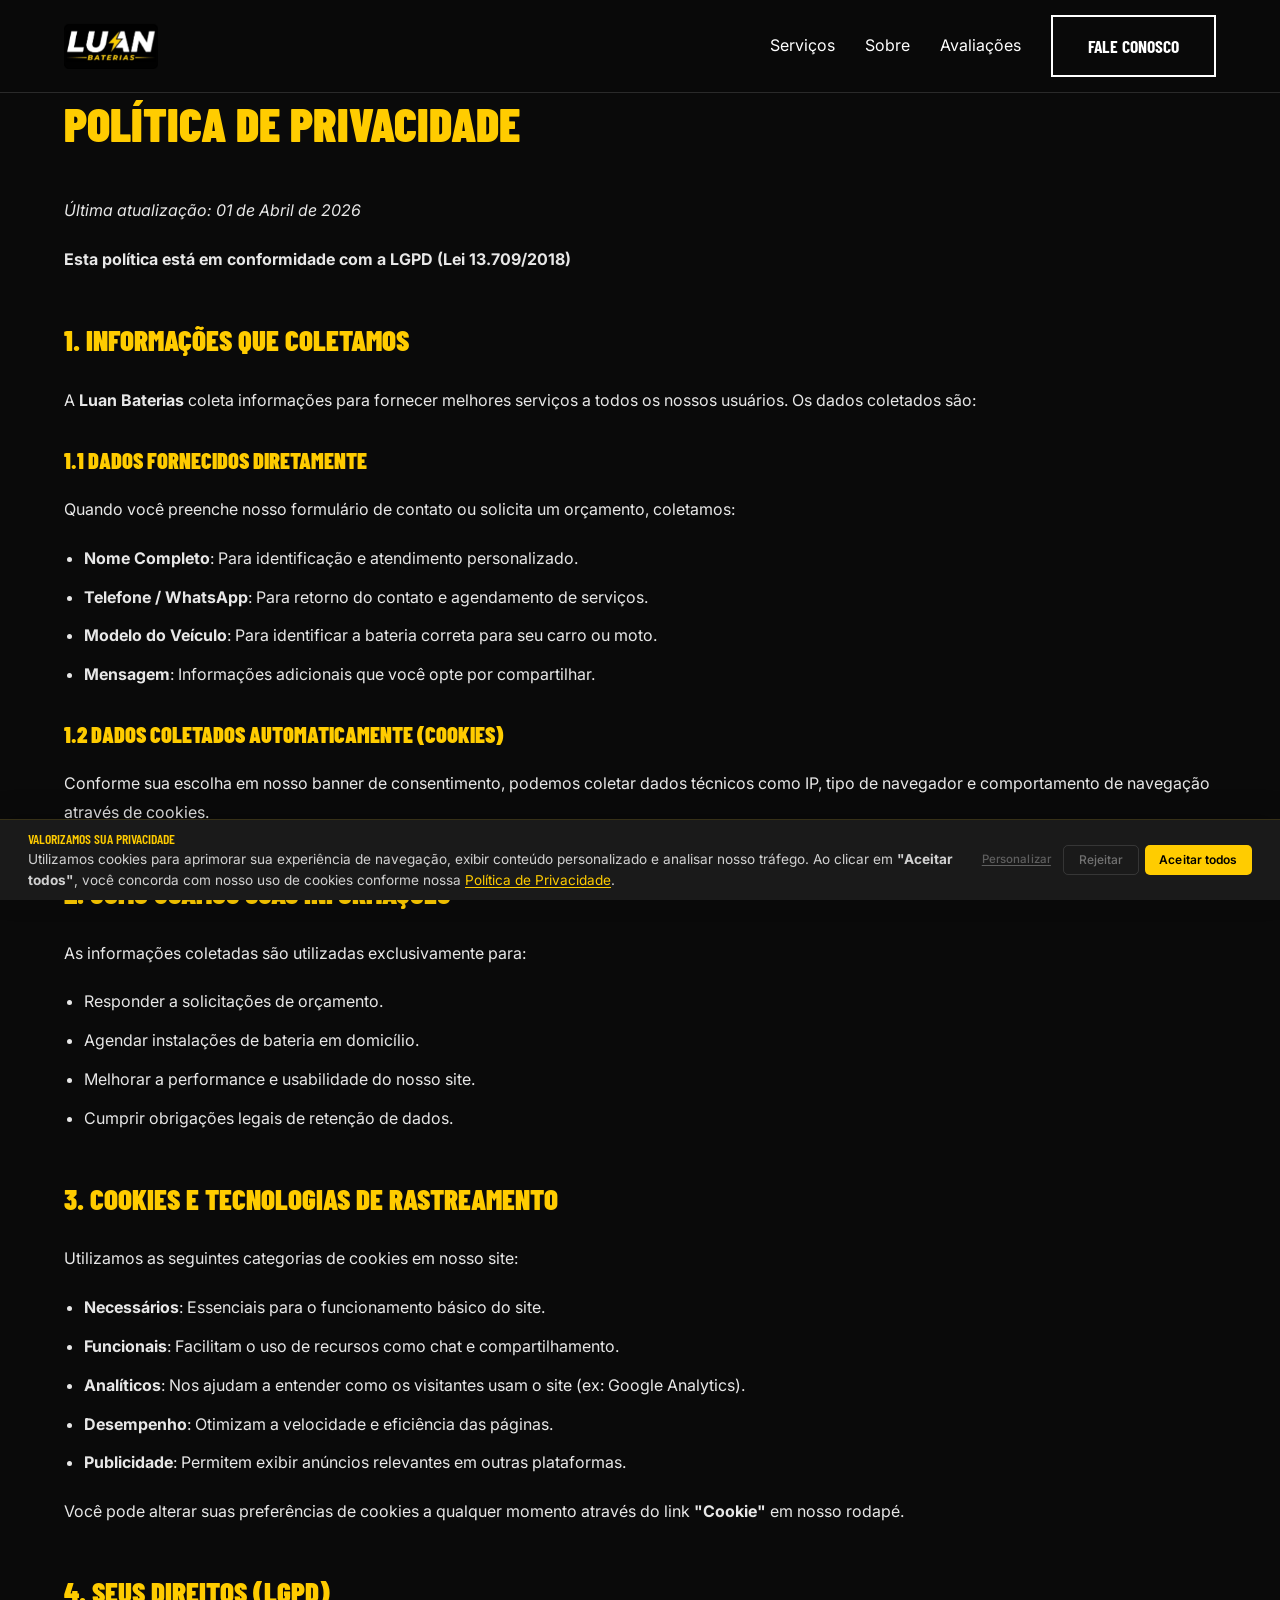
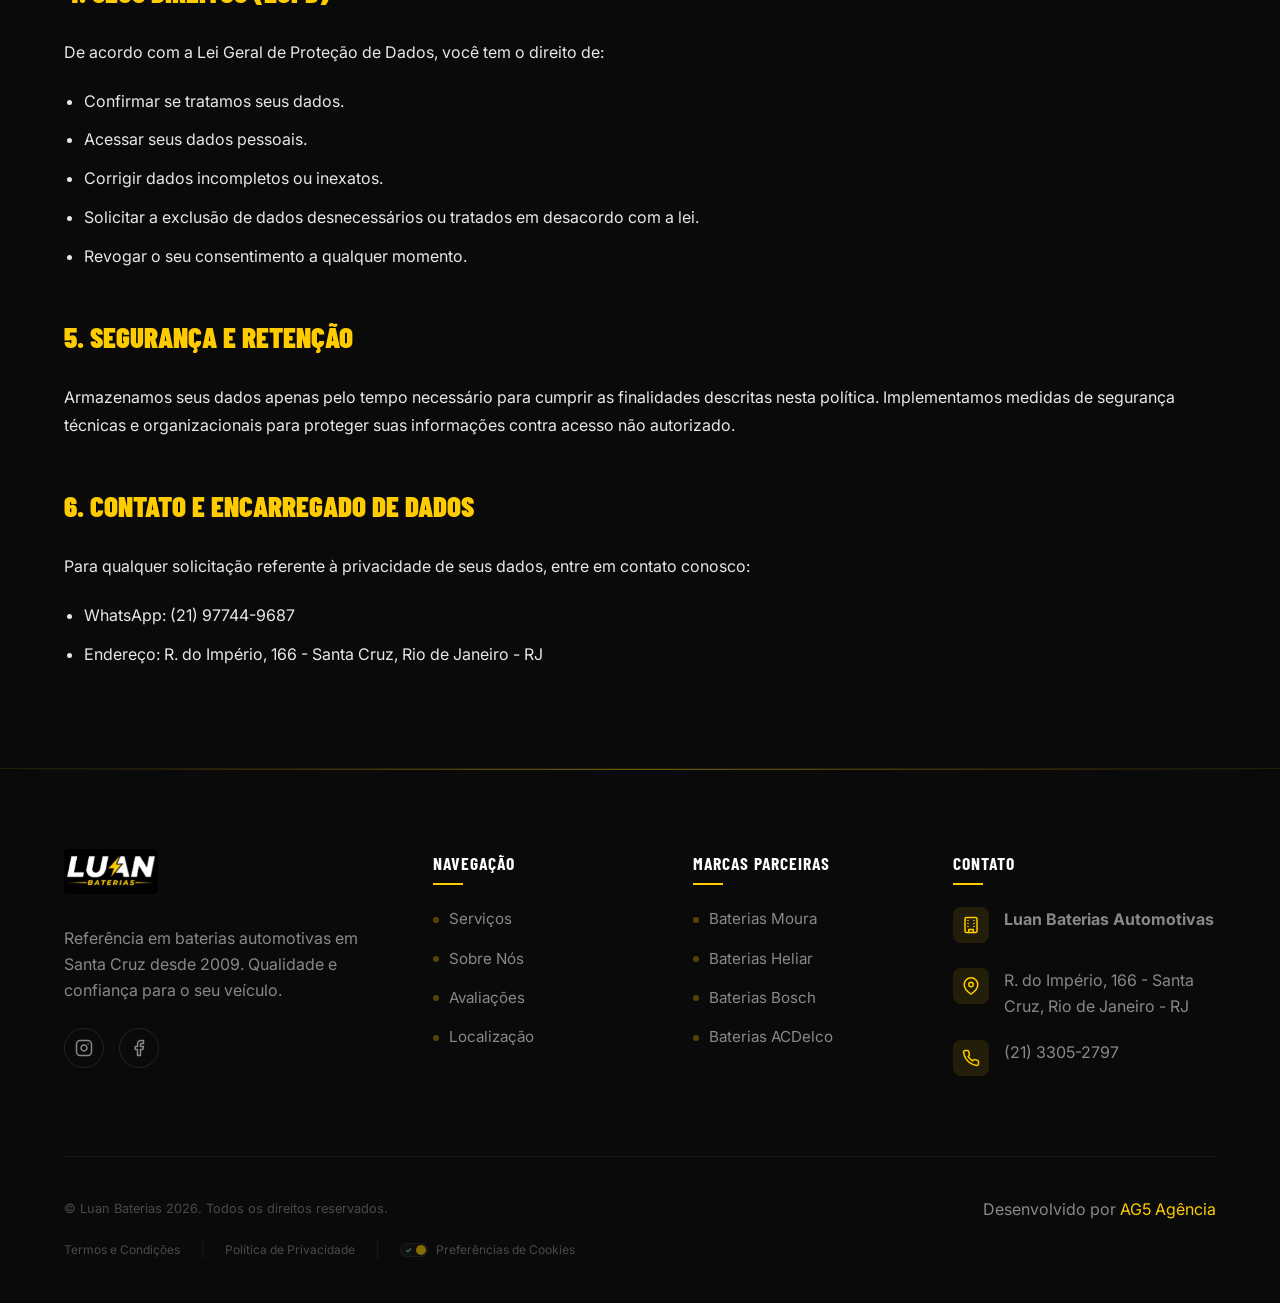
==== politica-de-privacidade.html @ 5542a992 "fix: ajustes" ====
<!DOCTYPE html>
<html lang="pt-BR">
<head>
    <meta charset="UTF-8">
    <meta name="viewport" content="width=device-width, initial-scale=1.0">
    <title>Política de Privacidade - Luan Baterias</title>
    <link rel="preconnect" href="https://fonts.googleapis.com">
    <link rel="preconnect" href="https://fonts.gstatic.com" crossorigin>
    <link href="https://fonts.googleapis.com/css2?family=Barlow+Condensed:wght@700;900&family=Inter:wght@400;500&display=swap" rel="stylesheet">
    <link rel="stylesheet" href="style.css">
    <link rel="stylesheet" href="cookie-banner.css">
    <link rel="icon" type="image/x-icon" href="assests/icon-luan-baterias-loja-de-baterias-santa-cruz-rj.webp.ico">
    <style>
        .legal-content {
            padding: 80px 0;
            line-height: 1.8;
            color: var(--text-primary);
        }
        .legal-content h1 {
            color: var(--accent);
            margin-bottom: 30px;
            font-size: 3rem;
        }
        .legal-content h2 {
            color: var(--accent);
            margin-top: 40px;
            margin-bottom: 20px;
            font-size: 1.8rem;
        }
        .legal-content h3 {
            color: var(--accent);
            margin-top: 25px;
            margin-bottom: 15px;
            font-size: 1.4rem;
        }
        .legal-content p {
            margin-bottom: 20px;
            opacity: 0.9;
        }
        .legal-content ul {
            margin-bottom: 20px;
            padding-left: 20px;
            list-style: disc;
        }
        .legal-content li {
            margin-bottom: 10px;
            opacity: 0.9;
        }
    </style>
</head>
<body>
    <nav id="navbar" class="navbar scrolled">
        <div class="container nav-container">
            <a href="index.html" class="logo" style="opacity: 1;">
                <img src="assests/logo-luan-baterias-loja-de-baterias-santa-cruz-rj.webp" alt="Luan Baterias" class="logo-img">
            </a>
            <ul class="nav-links">
                <li><a href="index.html#servicos">Serviços</a></li>
                <li><a href="index.html#sobre">Sobre</a></li>
                <li><a href="index.html#depoimentos">Avaliações</a></li>
                <li><a href="index.html#contato" class="btn btn-outline">Fale Conosco</a></li>
            </ul>
        </div>
    </nav>

    <main class="legal-content">
        <div class="container">
            <h1>Política de Privacidade</h1>
            <p><em>Última atualização: 01 de Abril de 2026</em></p>
            <p><strong>Esta política está em conformidade com a LGPD (Lei 13.709/2018)</strong></p>

            <section>
                <h2>1. Informações que Coletamos</h2>
                <p>A <strong>Luan Baterias</strong> coleta informações para fornecer melhores serviços a todos os nossos usuários. Os dados coletados são:</p>
                
                <h3>1.1 Dados Fornecidos Diretamente</h3>
                <p>Quando você preenche nosso formulário de contato ou solicita um orçamento, coletamos:</p>
                <ul>
                    <li><strong>Nome Completo</strong>: Para identificação e atendimento personalizado.</li>
                    <li><strong>Telefone / WhatsApp</strong>: Para retorno do contato e agendamento de serviços.</li>
                    <li><strong>Modelo do Veículo</strong>: Para identificar a bateria correta para seu carro ou moto.</li>
                    <li><strong>Mensagem</strong>: Informações adicionais que você opte por compartilhar.</li>
                </ul>

                <h3>1.2 Dados Coletados Automaticamente (Cookies)</h3>
                <p>Conforme sua escolha em nosso banner de consentimento, podemos coletar dados técnicos como IP, tipo de navegador e comportamento de navegação através de cookies.</p>
            </section>

            <section>
                <h2>2. Como Usamos Suas Informações</h2>
                <p>As informações coletadas são utilizadas exclusivamente para:</p>
                <ul>
                    <li>Responder a solicitações de orçamento.</li>
                    <li>Agendar instalações de bateria em domicílio.</li>
                    <li>Melhorar a performance e usabilidade do nosso site.</li>
                    <li>Cumprir obrigações legais de retenção de dados.</li>
                </ul>
            </section>

            <section>
                <h2>3. Cookies e Tecnologias de Rastreamento</h2>
                <p>Utilizamos as seguintes categorias de cookies em nosso site:</p>
                <ul>
                    <li><strong>Necessários</strong>: Essenciais para o funcionamento básico do site.</li>
                    <li><strong>Funcionais</strong>: Facilitam o uso de recursos como chat e compartilhamento.</li>
                    <li><strong>Analíticos</strong>: Nos ajudam a entender como os visitantes usam o site (ex: Google Analytics).</li>
                    <li><strong>Desempenho</strong>: Otimizam a velocidade e eficiência das páginas.</li>
                    <li><strong>Publicidade</strong>: Permitem exibir anúncios relevantes em outras plataformas.</li>
                </ul>
                <p>Você pode alterar suas preferências de cookies a qualquer momento através do link <strong>"Cookie"</strong> em nosso rodapé.</p>
            </section>

            <section>
                <h2>4. Seus Direitos (LGPD)</h2>
                <p>De acordo com a Lei Geral de Proteção de Dados, você tem o direito de:</p>
                <ul>
                    <li>Confirmar se tratamos seus dados.</li>
                    <li>Acessar seus dados pessoais.</li>
                    <li>Corrigir dados incompletos ou inexatos.</li>
                    <li>Solicitar a exclusão de dados desnecessários ou tratados em desacordo com a lei.</li>
                    <li>Revogar o seu consentimento a qualquer momento.</li>
                </ul>
            </section>

            <section>
                <h2>5. Segurança e Retenção</h2>
                <p>Armazenamos seus dados apenas pelo tempo necessário para cumprir as finalidades descritas nesta política. Implementamos medidas de segurança técnicas e organizacionais para proteger suas informações contra acesso não autorizado.</p>
            </section>

            <section>
                <h2>6. Contato e Encarregado de Dados</h2>
                <p>Para qualquer solicitação referente à privacidade de seus dados, entre em contato conosco:</p>
                <ul>
                    <li>WhatsApp: (21) 97744-9687</li>
                    <li>Endereço: R. do Império, 166 - Santa Cruz, Rio de Janeiro - RJ</li>
                </ul>
            </section>
        </div>
    </main>

    <footer class="footer">
        <div class="footer-decoration"></div>
        <div class="container">
            <div class="footer-grid">
                <!-- Coluna 1: Marca -->
                <div class="footer-col">
                    <a href="index.html" class="logo">
                        <img src="assests/logo-luan-baterias-loja-de-baterias-santa-cruz-rj.webp" alt="Luan Baterias" class="logo-img">
                    </a>
                    <p class="mt-2">Referência em baterias automotivas em Santa Cruz desde 2009. Qualidade e confiança para o seu veículo.</p>
                    <div class="social-links">
                        <a href="https://www.instagram.com/luanbateriasoficial" target="_blank" class="social-icon" aria-label="Instagram">
                            <svg width="18" height="18" viewBox="0 0 24 24" fill="none" stroke="currentColor" stroke-width="2" stroke-linecap="round" stroke-linejoin="round"><rect x="2" y="2" width="20" height="20" rx="5" ry="5"></rect><path d="M16 11.37A4 4 0 1 1 12.63 8 4 4 0 0 1 16 11.37z"></path><line x1="17.5" y1="6.5" x2="17.51" y2="6.5"></line></svg>
                        </a>
                        <a href="https://www.facebook.com/luanbaterias/" target="_blank" class="social-icon" aria-label="Facebook">
                            <svg width="18" height="18" viewBox="0 0 24 24" fill="none" stroke="currentColor" stroke-width="2" stroke-linecap="round" stroke-linejoin="round"><path d="M18 2h-3a5 5 0 0 0-5 5v3H7v4h3v8h4v-8h3l1-4h-4V7a1 1 0 0 1 1-1h3z"></path></svg>
                        </a>
                    </div>
                </div>

                <!-- Coluna 2: Navegação -->
                <div class="footer-col">
                    <h4>Navegação</h4>
                    <ul>
                        <li><a href="index.html#servicos"><span class="bullet"></span>Serviços</a></li>
                        <li><a href="index.html#sobre"><span class="bullet"></span>Sobre Nós</a></li>
                        <li><a href="index.html#depoimentos"><span class="bullet"></span>Avaliações</a></li>
                        <li><a href="index.html#localizacao"><span class="bullet"></span>Localização</a></li>
                    </ul>
                </div>

                <!-- Coluna 3: Marcas -->
                <div class="footer-col">
                    <h4>Marcas Parceiras</h4>
                    <ul>
                        <li><a href="index.html#servicos"><span class="bullet"></span>Baterias Moura</a></li>
                        <li><a href="index.html#servicos"><span class="bullet"></span>Baterias Heliar</a></li>
                        <li><a href="index.html#servicos"><span class="bullet"></span>Baterias Bosch</a></li>
                        <li><a href="index.html#servicos"><span class="bullet"></span>Baterias ACDelco</a></li>
                    </ul>
                </div>

                <!-- Coluna 4: Contato -->
                <div class="footer-col" id="contato">
                    <h4>Contato</h4>
                    <a href="https://share.google/OOYFqgg1kymTTtg96" target="_blank" class="footer-contact-item" style="margin-bottom: 25px; text-decoration: none;">
                        <div class="footer-contact-icon">
                            <svg width="18" height="18" viewBox="0 0 24 24" fill="none" stroke="currentColor" stroke-width="2" stroke-linecap="round" stroke-linejoin="round"><rect x="4" y="2" width="16" height="20" rx="2" ry="2"></rect><path d="M9 22v-4h6v4"></path><path d="M8 6h.01"></path><path d="M16 6h.01"></path><path d="M8 10h.01"></path><path d="M16 10h.01"></path><path d="M8 14h.01"></path><path d="M16 14h.01"></path></svg>
                        </div>
                        <p class="text-white" style="font-weight: 700; font-size: 1rem;">Luan Baterias Automotivas</p>
                    </a>
                    <a href="https://www.google.com/maps?sca_esv=3468db4eb512e84b&output=search&q=luan+baterias+santa+cruz&source=lnms&fbs=[base64]&entry=mc&ved=1t:200715&ictx=111" target="_blank" class="footer-contact-item">
                        <div class="footer-contact-icon">
                            <svg width="18" height="18" viewBox="0 0 24 24" fill="none" stroke="currentColor" stroke-width="2" stroke-linecap="round" stroke-linejoin="round"><path d="M21 10c0 7-9 13-9 13s-9-6-9-13a9 9 0 0 1 18 0z"></path><circle cx="12" cy="10" r="3"></circle></svg>
                        </div>
                        <p class="text-sm">R. do Império, 166 - Santa Cruz, Rio de Janeiro - RJ</p>
                    </a>
                    <a href="tel:2133052797" class="footer-contact-item">
                        <div class="footer-contact-icon">
                            <svg width="18" height="18" viewBox="0 0 24 24" fill="none" stroke="currentColor" stroke-width="2" stroke-linecap="round" stroke-linejoin="round"><path d="M22 16.92v3a2 2 0 0 1-2.18 2 19.79 19.79 0 0 1-8.63-3.07 19.5 19.5 0 0 1-6-6 19.79 19.79 0 0 1-3.07-8.67A2 2 0 0 1 4.11 2h3a2 2 0 0 1 2 1.72 12.84 12.84 0 0 0 .7 2.81 2 2 0 0 1-.45 2.11L8.09 9.91a16 16 0 0 0 6 6l1.27-1.27a2 2 0 0 1 2.11-.45 12.84 12.84 0 0 0 2.81.7A2 2 0 0 1 22 16.92z"></path></svg>
                        </div>
                        <p class="text-sm">(21) 3305-2797</p>
                    </a>
                </div>
            </div>

            <div class="footer-bottom">
                <div class="footer-credits-row">
                    <div class="footer-copyright">
                        <p>&copy; Luan Baterias 2026. Todos os direitos reservados.</p>
                    </div>
                    <p class="text-sm">Desenvolvido por <a href="https://www.ag5agencia.com.br" target="_blank" class="text-accent font-bold">AG5 Agência</a></p>
                </div>
                
                <div class="footer-legal-links">
                    <a href="termos-e-condicoes.html" class="footer-legal-link">Termos e Condições</a>
                    <span style="opacity: 0.1;">|</span>
                    <a href="politica-de-privacidade.html" class="footer-legal-link">Política de Privacidade</a>
                    <span style="opacity: 0.1;">|</span>
                    <a href="#" id="ck-prefs-link" class="footer-legal-link" style="display:inline-flex; align-items:center; gap:8px;">
                        <span style="display:inline-flex; align-items:center; width:28px; height:14px; background:rgba(255,255,255,0.05); border-radius:10px; padding:2px; border:1px solid rgba(255,255,255,0.1); position:relative; font-size:8px; font-weight:bold;">
                            <span style="color:#86EFAC; margin-left:2px;">✓</span>
                            <span style="color:#FCA5A5; margin-left:auto; margin-right:2px;">✕</span>
                            <span style="position:absolute; left:15px; width:10px; height:10px; background:var(--accent); border-radius:50%; box-shadow:0 0 5px rgba(0,0,0,0.3);"></span>
                        </span>
                        Preferências de Cookies
                    </a>
                </div>
            </div>
        </div>
    </footer>

    <!-- ========== COOKIE BANNER UNIVERSAL (AG5) ========== -->
    <div id="ck-banner" class="ck-banner" role="dialog" aria-modal="true" aria-label="Aviso de cookies" aria-live="polite" aria-hidden="true">
        <div class="ck-banner__inner">
            <div class="ck-banner__content">
                <h2 class="ck-banner__title">Valorizamos sua privacidade</h2>
                <p class="ck-banner__text">
                    Utilizamos cookies para aprimorar sua experiência de navegação, exibir conteúdo personalizado e analisar nosso tráfego. Ao clicar em <strong>"Aceitar todos"</strong>, você concorda com nosso uso de cookies conforme nossa <a href="politica-de-privacidade.html" class="ck-banner__link">Política de Privacidade</a>.
                </p>
            </div>
            <div class="ck-banner__actions">
                <button id="ck-customize" class="ck-btn ck-btn--ghost">Personalizar</button>
                <button id="ck-reject" class="ck-btn ck-btn--outline">Rejeitar</button>
                <button id="ck-accept-all" class="ck-btn ck-btn--primary">Aceitar todos</button>
            </div>
        </div>
    </div>

    <!-- Modal and script omitted for brevity -->
    <!-- (Wait, I should include the full components as well) -->
    
    <div id="ck-modal" class="ck-modal" role="dialog" aria-modal="true" aria-label="Personalizar preferências de cookies" aria-hidden="true">
        <div class="ck-modal__overlay" id="ck-modal-overlay"></div>
        <div class="ck-modal__box">
            <div class="ck-modal__header">
                <h2 class="ck-modal__title">Personalizar preferências de consentimento</h2>
                <button class="ck-modal__close" id="ck-modal-close" aria-label="Fechar modal">
                    <svg width="18" height="18" viewBox="0 0 24 24" fill="none" aria-hidden="true">
                        <path d="M18 6L6 18M6 6l12 12" stroke="currentColor" stroke-width="2" stroke-linecap="round" stroke-linejoin="round" />
                    </svg>
                </button>
            </div>
            <div class="ck-modal__body">
                <p class="ck-modal__intro">Utilizamos cookies para ajudar você a navegar com eficiência e executar certas funções.</p>
                <!-- ... other categories ... -->
            </div>
            <div class="ck-modal__footer">
                <button id="ck-modal-reject" class="ck-btn ck-btn--outline">Rejeitar</button>
                <button id="ck-modal-save" class="ck-btn ck-btn--ghost">Salvar Preferências</button>
                <button id="ck-modal-accept-all" class="ck-btn ck-btn--primary">Aceitar todos</button>
            </div>
        </div>
    </div>

    <script src="cookie-banner.js" defer></script>
</body>
</html>
---- style.css ----
:root {
    --bg-primary: #0A0A0A;
    --bg-secondary: #111111;
    --accent: #FFCC00;
    --accent-hover: #E8A800;
    --text-primary: #FFFFFF;
    --text-secondary: #888888;
    --border: #2A2A2A;
    --font-display: 'Barlow Condensed', sans-serif;
    --font-body: 'Inter', sans-serif;
    --container-width: 1200px;
    --transition: 0.3s cubic-bezier(0.16, 1, 0.3, 1);
}

* {
    margin: 0;
    padding: 0;
    box-sizing: border-box;
}

html {
    scroll-behavior: smooth;
}

body {
    background-color: var(--bg-primary);
    color: var(--text-primary);
    font-family: var(--font-body);
    line-height: 1.6;
    overflow-x: hidden;
}

h1, h2, h3, .logo {
    font-family: var(--font-display);
    text-transform: uppercase;
    font-weight: 900;
}

a {
    text-decoration: none;
    color: inherit;
    transition: var(--transition);
}

ul {
    list-style: none;
}

img {
    max-width: 100%;
    display: block;
}

.container {
    width: 90%;
    max-width: var(--container-width);
    margin: 0 auto;
}

.section {
    padding: 100px 0;
}

.bg-secondary {
    background-color: var(--bg-secondary);
}

.text-accent {
    color: var(--accent);
}

.text-muted {
    color: var(--text-secondary);
}

.btn {
    display: inline-flex;
    align-items: center;
    gap: 10px;
    padding: 15px 35px;
    font-family: var(--font-display);
    font-weight: 700;
    font-size: 1.1rem;
    text-transform: uppercase;
    cursor: pointer;
    transition: var(--transition);
    border: none;
}

.btn-primary {
    background-color: var(--accent);
    color: var(--bg-primary);
}

.btn-primary:hover {
    background-color: var(--accent-hover);
    transform: translateY(-3px);
}

.btn-outline {
    background-color: transparent;
    border: 2px solid var(--text-primary);
    color: var(--text-primary);
}

.btn-outline:hover {
    background-color: var(--text-primary);
    color: var(--bg-primary);
}

.w-full {
    width: 100%;
    justify-content: center;
}

.mt-1 { margin-top: 1rem; }
.mt-2 { margin-top: 2rem; }

/* Navbar */
.navbar {
    position: fixed;
    top: 0;
    left: 0;
    width: 100%;
    z-index: 1000;
    padding: 20px 0;
    transition: var(--transition);
    background: transparent;
}

.navbar.scrolled {
    background: rgba(10, 10, 10, 0.95);
    backdrop-filter: blur(10px);
    padding: 15px 0;
    border-bottom: 1px solid var(--border);
}

.nav-container {
    display: flex;
    justify-content: space-between;
    align-items: center;
}

.logo {
    display: flex;
    align-items: center;
    opacity: 0;
    animation: fadeIn 0.6s ease-out forwards;
}

.logo-img {
    height: 45px;
    width: auto;
    object-fit: contain;
}

.nav-links {
    display: flex;
    align-items: center;
    gap: 30px;
}

.nav-links a:hover {
    color: var(--accent);
}

.mobile-menu-btn {
    display: none;
    flex-direction: column;
    gap: 6px;
    background: none;
    border: none;
    cursor: pointer;
}

.mobile-menu-btn span {
    width: 30px;
    height: 2px;
    background: var(--text-primary);
    transition: var(--transition);
}

/* Hero */
.hero {
    position: relative;
    height: 100vh;
    display: flex;
    align-items: center;
    overflow: hidden;
}

.hero-bg {
    position: absolute;
    top: 0;
    left: 0;
    width: 100%;
    height: 100%;
    z-index: -1;
}

.hero-bg .hero-video {
    width: 100%;
    height: 100%;
    object-fit: cover;
    object-position: 100% center; /* Vídeo totalmente à direita */
}

.hero-overlay {
    position: absolute;
    top: 0;
    left: 0;
    width: 100%;
    height: 100%;
    /* Gradiente ultra-extenso e suave (Soft Easing) */
    background: linear-gradient(90deg, 
        #0A0A0A 0%,
        #0A0A0A 15%,
        rgba(10, 10, 10, 0.98) 35%,
        rgba(10, 10, 10, 0.92) 55%,
        rgba(10, 10, 10, 0.75) 75%,
        rgba(10, 10, 10, 0.3) 90%,
        transparent 100%
    );
}

.sound-toggle {
    position: absolute;
    bottom: 30px;
    left: 5%;
    z-index: 100;
    background: rgba(0, 0, 0, 0.4);
    border: 1px solid rgba(255, 255, 255, 0.2);
    color: var(--text-primary);
    width: 45px;
    height: 45px;
    border-radius: 50%;
    display: flex;
    align-items: center;
    justify-content: center;
    cursor: pointer;
    transition: var(--transition);
    backdrop-filter: blur(5px);
}

.sound-toggle:hover {
    background: rgba(255, 255, 255, 0.1);
    border-color: var(--accent);
    color: var(--accent);
}

@media (max-width: 768px) {
    .sound-toggle {
        bottom: 20px;
        left: 20px;
        width: 40px;
        height: 40px;
    }
}

.hero-content {
    position: relative;
    z-index: 2;
}

.hero-title {
    font-size: clamp(3rem, 8vw, 9vw);
    line-height: 0.9;
    margin-bottom: 20px;
    opacity: 0;
    transform: translateY(40px);
}

.hero-subtitle {
    font-size: clamp(1.1rem, 2vw, 1.4rem);
    font-family: var(--font-body);
    font-weight: 400;
    text-transform: none; /* Removendo o uppercase */
    max-width: 900px;
    margin-bottom: 40px;
    color: var(--text-primary);
    line-height: 1.6;
    opacity: 0;
    transform: translateY(40px);
}

.hero-ctas {
    display: flex;
    gap: 20px;
    opacity: 0;
    transform: translateY(20px);
}

.hero-bolt-decor {
    position: absolute;
    right: 5%;
    top: 50%;
    transform: translateY(-50%);
    width: 30vw;
    height: 60vh;
    z-index: 1;
    pointer-events: none;
}

.hero-bolt-decor svg {
    width: 100%;
    height: 100%;
    animation: boltPulse 2s ease-in-out infinite;
}

/* Ticker Bar */
.ticker-bar {
    background: var(--accent);
    color: var(--bg-primary);
    padding: 15px 0;
    overflow: hidden;
    white-space: nowrap;
    font-family: var(--font-display);
    font-weight: 900;
    font-size: 1.2rem;
    text-transform: uppercase;
}

.ticker-track {
    display: flex;
    width: max-content;
    animation: ticker 40s linear infinite;
}

/* Split Layout */
.split-layout {
    display: grid;
    grid-template-columns: 1fr 1fr;
    gap: 60px;
    align-items: center;
}

.section-title {
    font-size: clamp(2rem, 5vw, 4rem);
    line-height: 1;
    margin-bottom: 30px;
}

.impact-solution {
    margin-top: 40px;
    display: flex;
    flex-direction: column;
    gap: 30px;
}

.solution-item {
    display: flex;
    gap: 20px;
}

.solution-icon {
    font-size: 2rem;
    background: var(--bg-secondary);
    min-width: 60px;
    height: 60px;
    display: flex;
    align-items: center;
    justify-content: center;
    border: 1px solid var(--accent);
    color: var(--accent);
}

.impact-image img {
    width: 100%;
    height: 500px;
    object-fit: cover;
    border-left: 5px solid var(--accent);
}

/* Services */
.services-list {
    margin-top: 60px;
}

.service-item {
    display: flex;
    align-items: flex-start;
    gap: 40px;
    padding: 40px 0;
    border-bottom: 1px solid var(--border);
    cursor: pointer;
    position: relative;
    transition: var(--transition);
}

.service-num {
    font-family: var(--font-display);
    font-size: 5rem;
    line-height: 1;
    color: var(--accent);
    opacity: 0.15;
    transition: var(--transition);
    min-width: 100px;
}

.service-content h3 {
    font-size: 2rem;
    margin-bottom: 10px;
    transition: var(--transition);
}

.service-desc {
    font-size: 1.1rem;
    color: var(--text-secondary);
}

.service-details {
    max-height: 0;
    overflow: hidden;
    transition: 0.5s ease;
    color: var(--text-secondary);
    margin-top: 0;
}

.service-item:hover {
    padding-left: 20px;
}

.service-item:hover .service-num {
    opacity: 0.8;
    transform: translateX(10px);
}

.service-item:hover .service-content h3 {
    color: var(--accent);
}

.service-item:hover .service-details {
    max-height: 100px;
    margin-top: 15px;
}

/* Gallery */
.grid-gallery {
    display: grid;
    grid-template-columns: repeat(4, 1fr);
    height: 400px;
}

.gallery-item {
    overflow: hidden;
}

.gallery-item img {
    width: 100%;
    height: 100%;
    object-fit: cover;
    transition: 0.6s ease;
}

.gallery-item:hover img {
    transform: scale(1.1);
}

/* Counters */
.counters-grid {
    display: grid;
    grid-template-columns: 1fr 1fr;
    gap: 30px;
}

.counter-item {
    background: var(--bg-secondary);
    padding: 40px;
    text-align: center;
    border-bottom: 4px solid var(--accent);
}

.counter-value {
    display: block;
    font-family: var(--font-display);
    font-size: 4rem;
    color: var(--accent);
    line-height: 1;
}

.counter-label {
    text-transform: uppercase;
    font-weight: 700;
    font-size: 0.9rem;
    color: var(--text-secondary);
}

/* Testimonials */
.testimonial-header {
    margin-bottom: 50px;
}

.google-badge {
    display: flex;
    align-items: center;
    gap: 15px;
    background: rgba(255, 255, 255, 0.05);
    padding: 10px 20px;
    border-radius: 50px;
    border: 1px solid var(--border);
    margin-bottom: 25px;
    width: fit-content;
    animation: fadeIn 0.8s ease-out;
}

.google-info {
    display: flex;
    flex-direction: column;
    line-height: 1.2;
}

.rating {
    font-weight: 900;
    color: var(--accent);
    font-size: 1.1rem;
    font-family: var(--font-display);
}

.reviews-count {
    font-size: 0.75rem;
    color: var(--text-secondary);
    text-transform: uppercase;
    letter-spacing: 1px;
}

.card-header {
    display: flex;
    justify-content: space-between;
    align-items: center;
    margin-bottom: 15px;
}

.card-header .stars {
    margin-bottom: 0;
}

.marquee-testimonials {
    padding: 40px 0;
    background: var(--bg-secondary);
}

.marquee-track {
    display: flex;
    gap: 30px;
    animation: marquee 30s linear infinite;
}

.marquee-testimonials:hover .marquee-track {
    animation-play-state: paused;
}

.testimonial-card {
    min-width: 350px;
    background: var(--bg-primary);
    padding: 30px;
    border: 1px solid var(--border);
}

.stars {
    color: var(--accent);
    margin-bottom: 15px;
}

.testimonial-card p {
    font-style: italic;
    margin-bottom: 20px;
    font-size: 0.95rem;
}

.author {
    font-weight: 700;
    text-transform: uppercase;
    font-family: var(--font-display);
    color: var(--accent);
}

/* FAQ */
.faq-grid {
    max-width: 800px;
    margin: 40px auto 0;
    display: flex;
    flex-direction: column;
    gap: 20px;
}

.faq-item {
    background: var(--bg-secondary);
    border: 1px solid var(--border);
}

.faq-item summary {
    padding: 20px;
    font-weight: 700;
    cursor: pointer;
    list-style: none;
    display: flex;
    justify-content: space-between;
    align-items: center;
}

.faq-item summary::after {
    content: '+';
    color: var(--accent);
    font-size: 1.5rem;
}

.faq-item[open] summary::after {
    content: '-';
}

.faq-item p {
    padding: 0 20px 20px;
    color: var(--text-secondary);
}

/* Social Mention (About Section) */
.social-mention {
    border-left: 2px solid var(--accent);
    padding-left: 20px;
}

.mention-label {
    display: block;
    font-size: 0.9rem;
    color: var(--text-secondary);
    text-transform: uppercase;
    font-weight: 600;
}

.mention-handle {
    font-family: var(--font-display);
    font-size: 1.8rem;
    color: var(--accent);
    font-weight: 700;
}

.social-links-minimal {
    display: flex;
    align-items: center;
    gap: 15px;
}

.social-link-text {
    font-size: 0.95rem;
    font-weight: 500;
    transition: var(--transition);
}

.social-link-text:hover {
    color: var(--accent);
}

.separator {
    color: var(--border);
    font-weight: bold;
}

/* Localização */
.info-list {
    display: flex;
    flex-direction: column;
    gap: 25px;
    margin-bottom: 30px;
}

.info-item {
    display: flex;
    gap: 15px;
}

.info-icon {
    color: var(--accent);
    min-width: 30px;
    height: 30px;
    display: inline-flex;
    align-items: center;
    justify-content: center;
}

.location-map {
    height: 450px;
    filter: grayscale(1) invert(0.9);
}

/* Contact Form */
.contact-form {
    background: var(--bg-secondary);
    padding: 40px;
    border-top: 4px solid var(--accent);
}

.form-group {
    margin-bottom: 20px;
}

.form-group label {
    display: block;
    margin-bottom: 8px;
    font-size: 0.9rem;
    text-transform: uppercase;
    font-weight: 600;
}

.form-group input, .form-group textarea {
    width: 100%;
    padding: 12px;
    background: var(--bg-primary);
    border: 1px solid var(--border);
    color: var(--text-primary);
    font-family: inherit;
}

.form-group input:focus, .form-group textarea:focus {
    outline: none;
    border-color: var(--accent);
}

.social-links {
    display: flex;
    gap: 20px;
    margin-top: 30px;
}

.social-icon {
    font-weight: 700;
    text-transform: uppercase;
    font-family: var(--font-display);
    border-bottom: 2px solid var(--accent);
}

/* Footer */
.footer {
    padding: 80px 0 40px;
    border-top: 1px solid var(--border);
}

.footer-grid {
    display: grid;
    grid-template-columns: 2fr 1fr 1.5fr;
    gap: 60px;
    margin-bottom: 60px;
}

/* New Footer Structure - Based on AG5 Standard (Luanda Reference) */
.footer {
    background-color: var(--bg-primary);
    border-top: 1px solid rgba(255, 204, 0, 0.1);
    color: var(--text-secondary);
    padding: 80px 0 40px;
    position: relative;
    overflow: hidden;
}

.footer-decoration {
    position: absolute;
    top: 0;
    left: 0;
    width: 100%;
    height: 1px;
    background: linear-gradient(to right, transparent, rgba(255, 204, 0, 0.4), transparent);
}

.footer-grid {
    display: grid;
    grid-template-columns: 1.5fr 1fr 1fr 1.2fr;
    gap: 40px;
    margin-bottom: 60px;
}

.footer-col h4 {
    color: var(--text-primary);
    font-family: var(--font-display);
    font-size: 1.1rem;
    font-weight: 700;
    margin-bottom: 30px;
    position: relative;
    display: inline-block;
    text-transform: uppercase;
    letter-spacing: 1px;
}

.footer-col h4::after {
    content: '';
    position: absolute;
    bottom: -8px;
    left: 0;
    width: 30px;
    height: 2px;
    background: var(--accent);
}

.footer-col ul {
    list-style: none;
    padding: 0;
}

.footer-col ul li {
    margin-bottom: 15px;
}

.footer-col ul li a {
    color: var(--text-secondary);
    text-decoration: none;
    font-size: 0.95rem;
    transition: var(--transition);
    display: flex;
    align-items: center;
    gap: 10px;
}

.footer-col ul li a span.bullet {
    width: 6px;
    height: 6px;
    border-radius: 50%;
    background: rgba(255, 204, 0, 0.3);
    transition: var(--transition);
}

.footer-col ul li a:hover {
    color: var(--accent);
    transform: translateX(5px);
}

.footer-col ul li a:hover span.bullet {
    background: var(--accent);
    box-shadow: 0 0 8px var(--accent);
}

.social-links {
    display: flex;
    gap: 15px;
    margin-top: 25px;
}

.social-icon {
    width: 40px;
    height: 40px;
    border-radius: 50%;
    border: 1px solid rgba(255, 255, 255, 0.1);
    display: flex;
    align-items: center;
    justify-content: center;
    color: var(--text-secondary);
    transition: var(--transition);
    text-decoration: none;
}

.social-icon:hover {
    background: var(--accent);
    color: var(--bg-primary);
    border-color: var(--accent);
    transform: translateY(-3px);
}

.footer-contact-item {
    display: flex;
    gap: 15px;
    margin-bottom: 20px;
    text-decoration: none;
    color: inherit;
    transition: var(--transition);
}

.footer-contact-item:hover {
    color: var(--text-primary);
}

.footer-contact-icon {
    width: 36px;
    height: 36px;
    background: rgba(255, 204, 0, 0.1);
    border-radius: 8px;
    display: flex;
    align-items: center;
    justify-content: center;
    color: var(--accent);
    flex-shrink: 0;
    transition: var(--transition);
}

.footer-contact-item:hover .footer-contact-icon {
    background: var(--accent);
    color: var(--bg-primary);
}

.footer-bottom {
    padding-top: 40px;
    border-top: 1px solid rgba(255, 255, 255, 0.05);
    display: flex;
    flex-direction: column;
    gap: 15px;
}

.footer-credits-row {
    display: flex;
    justify-content: space-between;
    align-items: center;
    gap: 20px;
}

.footer-copyright p {
    font-size: 0.8rem;
    opacity: 0.5;
}

.footer-legal-links {
    display: flex;
    flex-wrap: wrap;
    gap: 20px;
    align-items: center;
}

.footer-legal-link {
    font-size: 0.75rem;
    color: var(--text-secondary);
    text-decoration: none;
    opacity: 0.5;
    transition: var(--transition);
}

.footer-legal-link:hover {
    opacity: 1;
    color: var(--accent);
}

/* Animations */
@keyframes fadeIn {
    from { opacity: 0; }
    to { opacity: 1; }
}

@keyframes boltPulse {
    0% { transform: translateY(-50%) scale(1); opacity: 0.05; }
    50% { transform: translateY(-50%) scale(1.08); opacity: 0.1; }
    100% { transform: translateY(-50%) scale(1); opacity: 0.05; }
}

@keyframes ticker {
    from { transform: translateX(0); }
    to { transform: translateX(-50%); }
}

@keyframes marquee {
    from { transform: translateX(0); }
    to { transform: translateX(-50%); }
}

.reveal {
    opacity: 0;
    transform: translateY(30px);
    transition: 0.8s cubic-bezier(0.16, 1, 0.3, 1);
}

.reveal.active {
    opacity: 1;
    transform: translateY(0);
}

.animate-on-load.active {
    opacity: 1;
    transform: translateY(0);
    transition: 0.8s cubic-bezier(0.16, 1, 0.3, 1);
}

.overflow-hidden { overflow: hidden; }

/* Branded Carousel Section */
.carousel-track-wrapper {
    position: relative;
    padding: 20px 0;
    mask-image: linear-gradient(to right, transparent, black 10%, black 90%, transparent);
    /* For safari compatibility */
    -webkit-mask-image: linear-gradient(to right, transparent, black 10%, black 90%, transparent);
}

.carousel-track {
    display: flex;
    gap: 30px;
    animation: marqueeBrands 40s linear infinite;
    width: max-content;
}

.carousel-track:hover {
    animation-play-state: paused;
}

.battery-card {
    background: var(--bg-secondary);
    padding: 40px;
    border: 1px solid var(--border);
    display: flex;
    flex-direction: column;
    align-items: center;
    justify-content: center;
    min-width: 320px;
    height: 240px;
    transition: var(--transition);
    position: relative;
    overflow: hidden;
}

.battery-card::before {
    content: '';
    position: absolute;
    top: -50%;
    left: -50%;
    width: 200%;
    height: 200%;
    background: radial-gradient(circle, rgba(255, 204, 0, 0.05) 0%, transparent 70%);
    opacity: 0;
    transition: var(--transition);
}

.battery-card:hover::before {
    opacity: 1;
}

.battery-card img {
    max-width: 180px;
    height: auto;
    object-fit: contain;
    transition: transform 0.5s cubic-bezier(0.16, 1, 0.3, 1);
    z-index: 2;
}

.battery-card:hover img {
    transform: scale(1.1) rotate(2deg);
}

.battery-name {
    margin-top: 20px;
    font-family: var(--font-display);
    font-weight: 700;
    text-transform: uppercase;
    color: var(--text-secondary);
    font-size: 0.9rem;
    letter-spacing: 2px;
    z-index: 2;
}

.battery-card:hover .battery-name {
    color: var(--accent);
}

@keyframes marqueeBrands {
    from { transform: translateX(0); }
    to { transform: translateX(-50%); }
}

/* Mobile */
@media (max-width: 992px) {
    .split-layout {
        grid-template-columns: 1fr;
        gap: 40px;
    }
    
    .footer-grid {
        grid-template-columns: 1fr 1fr;
    }
    
    .grid-gallery {
        grid-template-columns: 1fr 1fr;
        height: auto;
    }
}

@media (max-width: 768px) {
    .nav-links {
        display: none;
    }
    
    .mobile-menu-btn {
        display: flex;
    }
    
    .hero-title {
        font-size: 3.5rem;
        text-align: center;
    }

    .hero-subtitle {
        text-align: center;
        margin: 0 auto 30px;
    }

    .hero-ctas {
        justify-content: center;
        flex-direction: column;
        width: 100%;
    }

    .hero-ctas .btn {
        width: 100%;
        justify-content: center;
    }

    .hero-bg .hero-video {
        object-position: center;
    }
    
    .hero-overlay {
        background: radial-gradient(circle, rgba(10, 10, 10, 0.4) 0%, rgba(10, 10, 10, 0.85) 100%);
    }

    .hero-bolt-decor {
        display: none;
    }
    
    .section {
        padding: 60px 0;
    }
    
    .footer-grid {
        grid-template-columns: 1fr;
        gap: 50px;
    }
    
    .footer-credits-row {
        flex-direction: column;
        text-align: center;
        gap: 15px;
    }

    .footer-legal-links {
        justify-content: center;
    }
    
    .service-item {
        flex-direction: column;
        gap: 10px;
    }
    
    .service-num {
        font-size: 3rem;
    }
}
---- cookie-banner.css ----
/* ==========================================================
   COOKIE BANNER UNIVERSAL — Skill Profissional (Versão AG5)
   Versão: 2.1.0
   Compatível com: Qualquer site HTML/CSS/JS
   Sem dependências externas
   ========================================================== */

:root {
    /* ── Cores principais (Sutis e Integradas) ── */
    --ck-bg: #1a1a1a;
    /* Fundo neutro e discreto */
    --ck-accent: #FFCC00;
    /* Amarelo Luan Baterias */
    --ck-accent-dark: #E8A800;
    /* Tom mais fechado para hover */
    --ck-accent-rgb: 255, 204, 0;
    /* RGB correspondente ao #FFCC00 */

    /* ── Texto ── */
    --ck-text-primary: rgba(255, 255, 255, 0.95);
    --ck-text-muted: rgba(255, 255, 255, 0.8);
    /* Contraste aumentado para melhor legibilidade */
    --ck-text-link: var(--ck-accent);

    /* ── Modal (fundo claro) ── */
    --ck-modal-bg: #ffffff;
    --ck-modal-footer-bg: #f8f9fa;
    --ck-modal-border: rgba(0, 0, 0, 0.1);
    --ck-modal-text: #1a1a1a;
    --ck-modal-text-muted: #4a4a4a;
    /* Escurecido para melhor leitura */
    --ck-modal-category-name: #111111;

    /* ── Toggle ── */
    --ck-toggle-off: #d0d5db;
    --ck-toggle-on: var(--ck-accent);

    /* ── Layout ── */
    --ck-radius: 12px;
    --ck-radius-sm: 5px;
    --ck-max-width: 1280px;
    --ck-modal-max-width: 520px;

    /* ── Animação ── */
    --ck-transition: 280ms cubic-bezier(0.4, 0, 0.2, 1);
    --ck-ease-out: cubic-bezier(0.16, 1, 0.3, 1);

    /* ── Z-index ── */
    --ck-z-banner: 9000;
    --ck-z-overlay: 9050;
    --ck-z-modal: 9100;
    --ck-z-float: 8999;
}

/* ============================================================
   BANNER DE ACEITE
   ============================================================ */
.ck-banner {
    position: fixed;
    bottom: 0;
    left: 0;
    right: 0;
    z-index: var(--ck-z-banner);
    background: var(--ck-bg);
    border-top: 1px solid rgba(var(--ck-accent-rgb), 0.12);
    box-shadow: 0 -4px 24px rgba(0, 0, 0, 0.22);
    transform: translateY(100%);
    transition: transform 0.42s var(--ck-ease-out);
    font-family: -apple-system, BlinkMacSystemFont, 'Segoe UI', 'Inter', sans-serif;
    backdrop-filter: blur(10px);
    -webkit-backdrop-filter: blur(10px);
}

.ck-banner.ck-banner--visible {
    transform: translateY(0);
}

.ck-banner.ck-banner--hidden {
    transform: translateY(100%);
    pointer-events: none;
}

.ck-banner__inner {
    max-width: var(--ck-max-width);
    margin: 0 auto;
    padding: 10px 28px;
    display: flex;
    align-items: center;
    gap: 16px;
}

.ck-banner__content {
    flex: 1;
    min-width: 0;
}

.ck-banner__title {
    font-size: 0.85rem;
    font-weight: 600;
    color: var(--ck-accent);
    margin-bottom: 2px;
    line-height: 1.3;
}

.ck-banner__text {
    font-size: 0.85rem;
    color: var(--ck-text-muted);
    line-height: 1.5;
    margin: 0;
}

.ck-banner__link {
    color: var(--ck-text-link);
    text-decoration: underline;
    text-underline-offset: 2px;
    transition: color var(--ck-transition);
}

.ck-banner__link:hover {
    color: var(--ck-accent);
}

.ck-banner__actions {
    display: flex;
    align-items: center;
    gap: 6px;
    flex-shrink: 0;
}

/* ============================================================
   BOTÕES
   ============================================================ */
.ck-btn {
    display: inline-flex;
    align-items: center;
    justify-content: center;
    padding: 0.38rem 0.9rem;
    font-family: inherit;
    font-size: 0.75rem;
    font-weight: 500;
    border-radius: var(--ck-radius-sm);
    border: none;
    cursor: pointer;
    transition: all var(--ck-transition);
    white-space: nowrap;
    line-height: 1;
    min-height: 30px;
    letter-spacing: 0.1px;
}

/* Primário — Accent */
.ck-btn--primary {
    background: var(--ck-accent);
    color: #000;
    font-weight: 600;
}

.ck-btn--primary:hover {
    background: var(--ck-accent-dark);
    transform: translateY(-1px);
}

/* Outline — Borda sutil */
.ck-btn--outline {
    background: transparent;
    border: 1px solid rgba(255, 255, 255, 0.12);
    color: rgba(255, 255, 255, 0.38);
}

.ck-btn--outline:hover {
    border-color: rgba(255, 255, 255, 0.28);
    color: rgba(255, 255, 255, 0.65);
}

/* Ghost — Link underline */
.ck-btn--ghost {
    background: transparent;
    color: rgba(255, 255, 255, 0.3);
    border: none;
    padding: 0.38rem 0.4rem;
    text-decoration: underline;
    text-underline-offset: 2px;
    font-size: 0.72rem;
}

/* ============================================================
   MODAL DE PERSONALIZAÇÃO
   ============================================================ */
.ck-modal {
    position: fixed;
    inset: 0;
    z-index: var(--ck-z-modal);
    display: flex;
    align-items: center;
    justify-content: center;
    padding: 20px;
    font-family: -apple-system, BlinkMacSystemFont, 'Segoe UI', 'Inter', sans-serif;
    pointer-events: none;
    opacity: 0;
    transition: opacity var(--ck-transition);
}

.ck-modal.ck-modal--visible {
    pointer-events: all;
    opacity: 1;
}

.ck-modal__overlay {
    position: fixed;
    inset: 0;
    background: rgba(0, 0, 0, 0.55);
    z-index: var(--ck-z-overlay);
    cursor: pointer;
}

.ck-modal__box {
    position: relative;
    z-index: calc(var(--ck-z-modal) + 10);
    background: var(--ck-modal-bg);
    border-radius: var(--ck-radius);
    box-shadow: 0 24px 64px rgba(0, 0, 0, 0.22);
    width: 100%;
    max-width: var(--ck-modal-max-width);
    max-height: 88vh;
    display: flex;
    flex-direction: column;
    overflow: hidden;
    transform: translateY(14px) scale(0.98);
    transition: transform var(--ck-transition);
    border-top: 2px solid var(--ck-accent);
}

.ck-modal.ck-modal--visible .ck-modal__box {
    transform: translateY(0) scale(1);
}

.ck-modal__header {
    display: flex;
    align-items: center;
    justify-content: space-between;
    gap: 12px;
    padding: 14px 18px 11px;
    border-bottom: 1px solid var(--ck-modal-border);
    background: var(--ck-bg);
}

.ck-modal__title {
    font-size: 0.88rem;
    font-weight: 600;
    color: var(--ck-accent);
    margin: 0;
    line-height: 1.3;
}

.ck-modal__close {
    display: flex;
    align-items: center;
    justify-content: center;
    width: 26px;
    height: 26px;
    border-radius: 50%;
    background: rgba(255, 255, 255, 0.08);
    color: rgba(255, 255, 255, 0.55);
    border: none;
    cursor: pointer;
    flex-shrink: 0;
    transition: all 200ms ease;
}

.ck-modal__body {
    flex: 1;
    overflow-y: auto;
    padding: 14px 18px;
}

.ck-modal__intro {
    font-size: 0.9rem;
    color: var(--ck-modal-text-muted);
    line-height: 1.6;
    margin-bottom: 12px;
    padding-bottom: 10px;
    border-bottom: 1px solid var(--ck-modal-border);
}

.ck-category__header {
    display: flex;
    align-items: center;
    justify-content: space-between;
    gap: 12px;
    padding: 9px 0;
}

.ck-category__name {
    font-size: 0.8rem;
    font-weight: 600;
    color: var(--ck-modal-category-name);
    margin-bottom: 1px;
}

.ck-category__desc {
    font-size: 0.85rem;
    color: #555;
    line-height: 1.5;
    margin: 0;
}

.ck-category__badge {
    display: inline-flex;
    align-items: center;
    padding: 2px 7px;
    background: rgba(var(--ck-accent-rgb), 0.1);
    color: var(--ck-accent-dark);
    font-size: 0.65rem;
    font-weight: 600;
    border-radius: 20px;
}

.ck-toggle {
    position: relative;
    display: inline-block;
    width: 34px;
    height: 19px;
    cursor: pointer;
}

.ck-toggle input {
    opacity: 0;
    width: 0;
    height: 0;
}

.ck-toggle__slider {
    position: absolute;
    inset: 0;
    background: var(--ck-toggle-off);
    border-radius: 20px;
    transition: background var(--ck-transition);
}

.ck-toggle__slider::before {
    content: '';
    position: absolute;
    width: 13px;
    height: 13px;
    left: 3px;
    top: 3px;
    background: #fff;
    border-radius: 50%;
    transition: transform var(--ck-transition);
}

.ck-toggle input:checked+.ck-toggle__slider {
    background: var(--ck-toggle-on);
}

.ck-toggle input:checked+.ck-toggle__slider::before {
    transform: translateX(15px);
}

.ck-modal__footer {
    display: flex;
    align-items: center;
    justify-content: flex-end;
    gap: 7px;
    padding: 10px 18px;
    border-top: 1px solid var(--ck-modal-border);
    background: var(--ck-modal-footer-bg);
}

/* ============================================================
   TOAST DE FEEDBACK
   ============================================================ */
.ck-toast {
    position: fixed;
    bottom: 20px;
    left: 50%;
    transform: translateX(-50%) translateY(16px);
    background: var(--ck-bg);
    color: var(--ck-accent);
    font-size: 0.82rem;
    font-weight: 600;
    padding: 8px 18px;
    border-radius: var(--ck-radius-sm);
    border: 1px solid rgba(var(--ck-accent-rgb), 0.28);
    box-shadow: 0 8px 24px rgba(0, 0, 0, 0.25);
    z-index: 9999;
    opacity: 0;
    transition: all 300ms ease;
    white-space: nowrap;
}

.ck-toast.ck-toast--visible {
    opacity: 1;
    transform: translateX(-50%) translateY(0);
}

@media (max-width: 767px) {
    .ck-banner__inner {
        flex-direction: column;
        align-items: flex-start;
        padding: 10px 16px;
    }

    .ck-banner__actions {
        width: 100%;
        gap: 5px;
    }

    .ck-banner__actions .ck-btn {
        flex: 1;
    }

    .ck-modal {
        align-items: flex-end;
        padding: 0;
    }

    .ck-modal__box {
        max-width: 100%;
        border-radius: var(--ck-radius) var(--ck-radius) 0 0;
    }

    .ck-modal__footer {
        flex-direction: column;
    }

    .ck-modal__footer .ck-btn {
        width: 100%;
    }
}
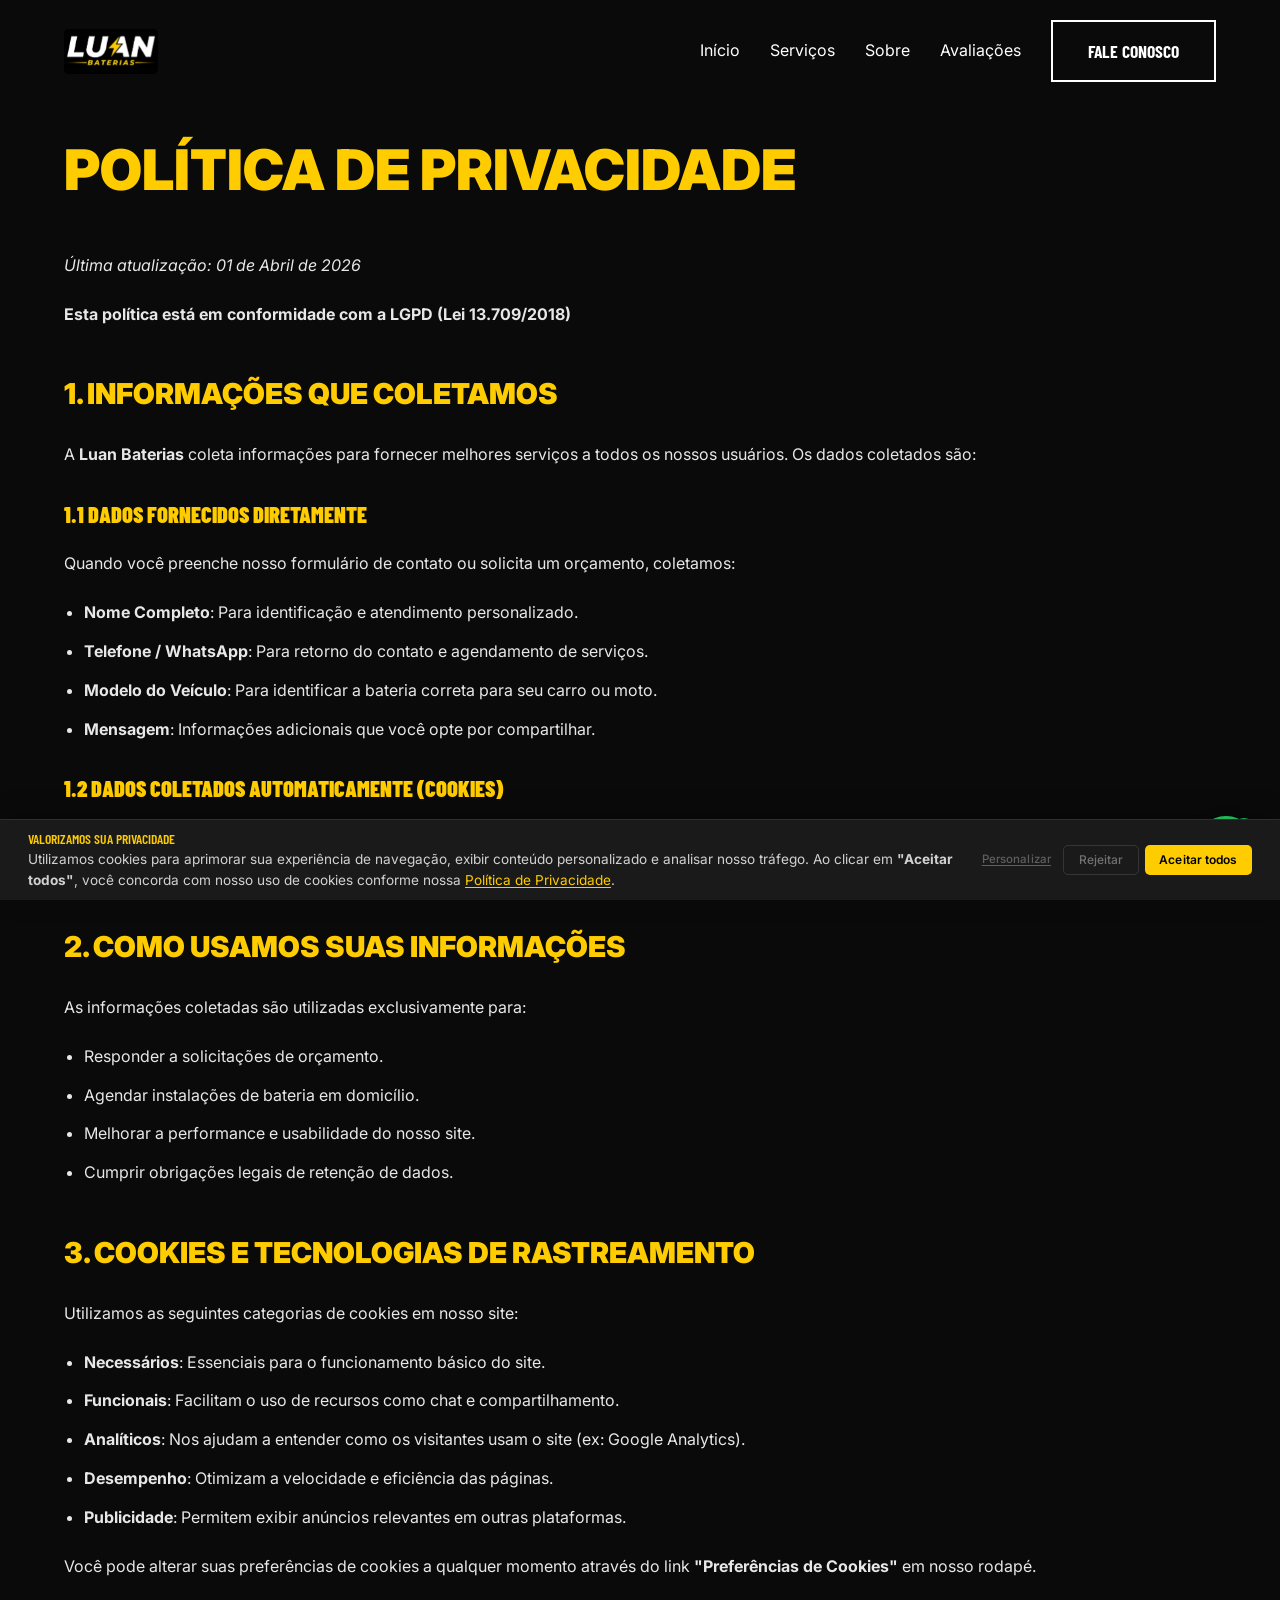
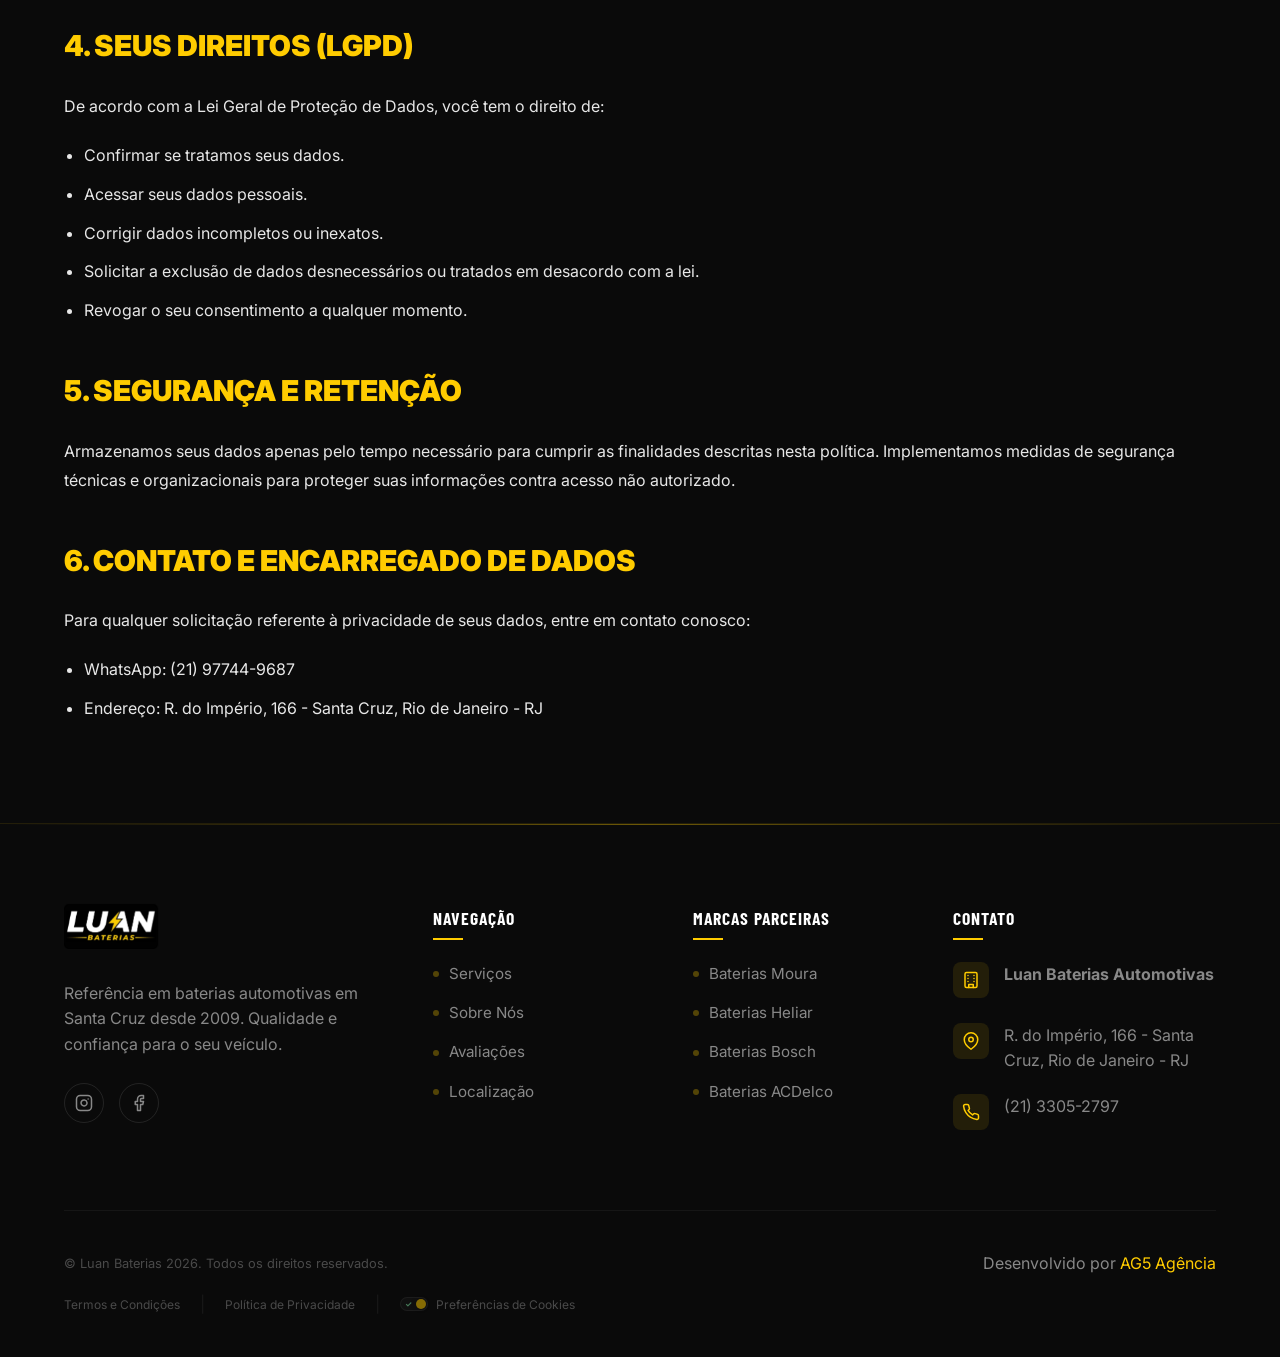
==== commit 74fafa9f: "fix: ajustes" ====
--- a/politica-de-privacidade.html
+++ b/politica-de-privacidade.html
@@ -4,28 +4,40 @@
     <meta charset="UTF-8">
     <meta name="viewport" content="width=device-width, initial-scale=1.0">
     <title>Política de Privacidade - Luan Baterias</title>
+    
+    <!-- SEO & Metadados AG5 -->
+    <meta name="description" content="Leia nossa Política de Privacidade para entender como a Luan Baterias protege seus dados conforme a LGPD.">
+    <link rel="canonical" href="https://www.luanbaterias.ag5agencia.site/politica-de-privacidade.html">
+
     <link rel="preconnect" href="https://fonts.googleapis.com">
     <link rel="preconnect" href="https://fonts.gstatic.com" crossorigin>
     <link href="https://fonts.googleapis.com/css2?family=Barlow+Condensed:wght@700;900&family=Inter:wght@400;500&display=swap" rel="stylesheet">
+    
     <link rel="stylesheet" href="style.css">
     <link rel="stylesheet" href="cookie-banner.css">
     <link rel="icon" type="image/x-icon" href="assests/icon-luan-baterias-loja-de-baterias-santa-cruz-rj.webp.ico">
+    
     <style>
         .legal-content {
-            padding: 80px 0;
+            padding: 120px 0 80px;
             line-height: 1.8;
             color: var(--text-primary);
+            background: var(--bg-primary);
         }
         .legal-content h1 {
             color: var(--accent);
             margin-bottom: 30px;
-            font-size: 3rem;
+            font-size: clamp(2.5rem, 5vw, 3.5rem);
+            font-family: var(--font-header);
+            text-transform: uppercase;
         }
         .legal-content h2 {
             color: var(--accent);
             margin-top: 40px;
             margin-bottom: 20px;
             font-size: 1.8rem;
+            font-family: var(--font-header);
+            text-transform: uppercase;
         }
         .legal-content h3 {
             color: var(--accent);
@@ -46,20 +58,32 @@
             margin-bottom: 10px;
             opacity: 0.9;
         }
+        @media (max-width: 768px) {
+            .legal-content {
+                padding: 100px 0 60px;
+            }
+        }
     </style>
 </head>
 <body>
     <nav id="navbar" class="navbar scrolled">
         <div class="container nav-container">
-            <a href="index.html" class="logo" style="opacity: 1;">
-                <img src="assests/logo-luan-baterias-loja-de-baterias-santa-cruz-rj.webp" alt="Luan Baterias" class="logo-img">
+            <a href="index.html" class="logo">
+                <img src="assests/logo-luan-baterias-loja-de-baterias-santa-cruz-rj.webp" alt="Luan Baterias"
+                    class="logo-img">
             </a>
             <ul class="nav-links">
+                <li><a href="index.html#hero">Início</a></li>
                 <li><a href="index.html#servicos">Serviços</a></li>
                 <li><a href="index.html#sobre">Sobre</a></li>
                 <li><a href="index.html#depoimentos">Avaliações</a></li>
                 <li><a href="index.html#contato" class="btn btn-outline">Fale Conosco</a></li>
             </ul>
+            <button class="mobile-menu-btn" aria-label="Abri Menu Lateral">
+                <span></span>
+                <span></span>
+                <span></span>
+            </button>
         </div>
     </nav>
 
@@ -107,7 +131,7 @@
                     <li><strong>Desempenho</strong>: Otimizam a velocidade e eficiência das páginas.</li>
                     <li><strong>Publicidade</strong>: Permitem exibir anúncios relevantes em outras plataformas.</li>
                 </ul>
-                <p>Você pode alterar suas preferências de cookies a qualquer momento através do link <strong>"Cookie"</strong> em nosso rodapé.</p>
+                <p>Você pode alterar suas preferências de cookies a qualquer momento através do link <strong>"Preferências de Cookies"</strong> em nosso rodapé.</p>
             </section>
 
             <section>
@@ -145,7 +169,8 @@
                 <!-- Coluna 1: Marca -->
                 <div class="footer-col">
                     <a href="index.html" class="logo">
-                        <img src="assests/logo-luan-baterias-loja-de-baterias-santa-cruz-rj.webp" alt="Luan Baterias" class="logo-img">
+                        <img src="assests/logo-luan-baterias-loja-de-baterias-santa-cruz-rj.webp" alt="Luan Baterias"
+                            class="logo-img">
                     </a>
                     <p class="mt-2">Referência em baterias automotivas em Santa Cruz desde 2009. Qualidade e confiança para o seu veículo.</p>
                     <div class="social-links">
@@ -230,6 +255,34 @@
         </div>
     </footer>
 
+    <!-- Drawer Mobile Premium (AG5 Pattern) -->
+    <div id="nav-overlay" class="nav-overlay"></div>
+    <div id="nav-drawer" class="nav-drawer">
+        <div class="drawer-header">
+            <img src="assests/logo-luan-baterias-loja-de-baterias-santa-cruz-rj.webp" alt="Luan Baterias" class="logo-img" width="200" height="60">
+            <button class="drawer-close" aria-label="Fechar Menu">&times;</button>
+        </div>
+        <nav class="drawer-nav">
+            <ul>
+                <li><a href="index.html#hero">Início</a></li>
+                <li><a href="index.html#servicos">Nossos Serviços</a></li>
+                <li><a href="index.html#impacto">Por que a Luan?</a></li>
+                <li><a href="index.html#sobre">Nossa História</a></li>
+                <li><a href="index.html#depoimentos">Avaliações</a></li>
+                <li><a href="index.html#localizacao">Onde Estamos</a></li>
+                <li><a href="index.html#contato" class="btn btn-primary">Falar com Consultor</a></li>
+            </ul>
+        </nav>
+        <div class="drawer-footer">
+            <p>Equipe Luan Baterias</p>
+            <div class="drawer-social">
+                <a href="https://www.instagram.com/luanbateriasoficial" target="_blank">Instagram</a>
+                <span>•</span>
+                <a href="https://www.facebook.com/luanbaterias/" target="_blank">Facebook</a>
+            </div>
+        </div>
+    </div>
+
     <!-- ========== COOKIE BANNER UNIVERSAL (AG5) ========== -->
     <div id="ck-banner" class="ck-banner" role="dialog" aria-modal="true" aria-label="Aviso de cookies" aria-live="polite" aria-hidden="true">
         <div class="ck-banner__inner">
@@ -247,9 +300,6 @@
         </div>
     </div>
 
-    <!-- Modal and script omitted for brevity -->
-    <!-- (Wait, I should include the full components as well) -->
-    
     <div id="ck-modal" class="ck-modal" role="dialog" aria-modal="true" aria-label="Personalizar preferências de cookies" aria-hidden="true">
         <div class="ck-modal__overlay" id="ck-modal-overlay"></div>
         <div class="ck-modal__box">
@@ -263,7 +313,15 @@
             </div>
             <div class="ck-modal__body">
                 <p class="ck-modal__intro">Utilizamos cookies para ajudar você a navegar com eficiência e executar certas funções.</p>
-                <!-- ... other categories ... -->
+                <div class="ck-category">
+                    <div class="ck-category__header">
+                        <div class="ck-category__info">
+                            <h3 class="ck-category__name">Necessário</h3>
+                            <p class="ck-category__desc">Essenciais para o funcionamento do site.</p>
+                        </div>
+                        <span class="ck-category__badge">Sempre ativo</span>
+                    </div>
+                </div>
             </div>
             <div class="ck-modal__footer">
                 <button id="ck-modal-reject" class="ck-btn ck-btn--outline">Rejeitar</button>
@@ -273,6 +331,16 @@
         </div>
     </div>
 
+    <script src="script.js"></script>
     <script src="cookie-banner.js" defer></script>
+
+    <!-- Botão Flutuante WhatsApp (AG5 Standard) -->
+    <a href="https://wa.me/5521977449687?text=Olá, vim através do site e gostaria de uma informação." class="btn-flutuante-whatsapp" target="_blank" role="button" aria-label="Falar pelo WhatsApp">
+        <span class="badge">1</span>
+        <svg viewBox="0 0 16 16" width="30" height="30" fill="currentColor">
+            <path d="M13.601 2.326A7.85 7.85 0 0 0 7.994 0C3.627 0 .068 3.558.064 7.926c0 1.399.366 2.76 1.057 3.965L0 16l4.204-1.102a7.9 7.9 0 0 0 3.79.965h.004c4.368 0 7.926-3.558 7.93-7.93A7.9 7.9 0 0 0 13.6 2.326zM7.994 14.521a6.6 6.6 0 0 1-3.356-.92l-.24-.144-2.494.654.666-2.433-.156-.251a6.56 6.56 0 0 1-1.007-3.505c0-3.626 2.957-6.584 6.591-6.584a6.56 6.56 0 0 1 4.66 1.931 6.56 6.56 0 0 1 1.928 4.66c-.004 3.639-2.961 6.592-6.592 6.592m3.615-4.934c-.197-.099-1.17-.578-1.353-.646-.182-.065-.315-.099-.445.099-.133.197-.513.646-.627.775-.114.133-.232.148-.43.05-.197-.1-.836-.308-1.592-.985-.59-.525-.985-1.175-1.103-1.372-.114-.198-.011-.304.088-.403.087-.088.197-.232.296-.346.1-.114.133-.198.198-.33.065-.134.034-.248-.015-.347-.05-.099-.445-1.076-.612-1.47-.16-.389-.323-.335-.445-.34-.114-.007-.247-.007-.38-.007a.73.73 0 0 0-.529.247c-.182.198-.691.677-.691 1.654s.71 1.916.81 2.049c.098.133 1.394 2.132 3.383 2.992.47.205.84.326 1.129.418.475.152.904.129 1.246.08.38-.058 1.171-.48 1.338-.943.164-.464.164-.86.114-.943-.049-.084-.182-.133-.38-.232"/>
+        </svg>
+    </a>
+
 </body>
 </html>
--- a/style.css
+++ b/style.css
@@ -18,8 +18,11 @@
     box-sizing: border-box;
 }
 
-html {
-    scroll-behavior: smooth;
+/* PageSpeed fix: scroll-behavior apenas para quem não prefere redução de movimento */
+@media (prefers-reduced-motion: no-preference) {
+    html {
+        scroll-behavior: smooth;
+    }
 }
 
 body {
@@ -263,7 +266,7 @@
 }
 
 .hero-title {
-    font-size: clamp(3rem, 8vw, 9vw);
+    font-size: clamp(3.5rem, 9vw, 10vw);
     line-height: 0.9;
     margin-bottom: 20px;
     opacity: 0;
@@ -275,8 +278,8 @@
     font-family: var(--font-body);
     font-weight: 400;
     text-transform: none; /* Removendo o uppercase */
-    max-width: 900px;
-    margin-bottom: 40px;
+    max-width: 700px;
+    margin-bottom: 55px;
     color: var(--text-primary);
     line-height: 1.6;
     opacity: 0;
@@ -285,9 +288,28 @@
 
 .hero-ctas {
     display: flex;
+    flex-wrap: wrap;
     gap: 20px;
     opacity: 0;
     transform: translateY(20px);
+}
+
+.hero-ctas .btn {
+    padding: 18px 45px;
+    font-size: 1.2rem;
+}
+
+@media (max-width: 768px) {
+    .hero-subtitle {
+        max-width: 100%;
+    }
+    
+    .hero-ctas .btn {
+        padding: 16px 30px;
+        font-size: 1rem;
+        width: 100%;
+        justify-content: center;
+    }
 }
 
 .hero-bolt-decor {
@@ -683,36 +705,114 @@
 }
 
 /* Contact Form */
+/* Contact Form Modernizado */
 .contact-form {
     background: var(--bg-secondary);
-    padding: 40px;
+    padding: 50px;
     border-top: 4px solid var(--accent);
+    box-shadow: 0 20px 40px rgba(0,0,0,0.3);
+    position: relative;
+}
+
+.contact-form::before {
+    content: '';
+    position: absolute;
+    top: 0;
+    right: 0;
+    width: 60px;
+    height: 60px;
+    background: linear-gradient(135deg, transparent 50%, rgba(255, 204, 0, 0.1) 50%);
+    pointer-events: none;
+}
+
+.grid-2 {
+    display: grid;
+    grid-template-columns: 1fr 1fr;
+    gap: 20px;
+}
+
+@media (max-width: 600px) {
+    .grid-2 {
+        grid-template-columns: 1fr;
+    }
 }
 
 .form-group {
-    margin-bottom: 20px;
+    margin-bottom: 25px;
 }
 
 .form-group label {
     display: block;
-    margin-bottom: 8px;
-    font-size: 0.9rem;
+    margin-bottom: 10px;
+    font-size: 0.85rem;
     text-transform: uppercase;
-    font-weight: 600;
-}
-
-.form-group input, .form-group textarea {
+    font-weight: 700;
+    color: var(--text-secondary);
+    letter-spacing: 1px;
+}
+
+.form-group input, 
+.form-group textarea,
+.form-group select {
     width: 100%;
-    padding: 12px;
-    background: var(--bg-primary);
+    padding: 15px;
+    background-color: var(--bg-primary);
     border: 1px solid var(--border);
     color: var(--text-primary);
-    font-family: inherit;
-}
-
-.form-group input:focus, .form-group textarea:focus {
+    font-family: var(--font-body);
+    font-size: 1rem;
+    transition: var(--transition);
+    border-radius: 0;
+}
+
+/* Estilo específico para o Select */
+.form-group select {
+    cursor: pointer;
+    appearance: none;
+    -webkit-appearance: none;
+    background-image: url("data:image/svg+xml,%3Csvg xmlns='http://www.w3.org/2000/svg' width='24' height='24' viewBox='0 0 24 24' fill='none' stroke='%23FFCC00' stroke-width='2' stroke-linecap='round' stroke-linejoin='round'%3E%3Cpolyline points='6 9 12 15 18 9'%3E%3C/polyline%3E%3C/svg%3E");
+    background-repeat: no-repeat;
+    background-position: right 15px center;
+    background-size: 20px;
+    padding-right: 45px;
+    color-scheme: dark; /* Força o dropdown do navegador a ser dark */
+}
+
+.form-group select option {
+    background-color: var(--bg-secondary);
+    color: var(--text-primary);
+}
+
+.form-group input:focus, 
+.form-group textarea:focus,
+.form-group select:focus {
     outline: none;
     border-color: var(--accent);
+    background: rgba(255, 204, 0, 0.02);
+}
+
+.form-group input::placeholder,
+.form-group textarea::placeholder {
+    color: rgba(255,255,255,0.2);
+}
+
+.contact-form button[type="submit"] {
+    display: flex;
+    justify-content: center;
+    align-items: center;
+    gap: 15px;
+    padding: 20px;
+    font-size: 1.2rem;
+    letter-spacing: 1px;
+    margin-top: 10px;
+}
+
+.contact-form button[type="submit"] svg {
+    transition: transform 0.3s ease;
+}
+
+.contact-form button[type="submit"]:hover svg {
+    transform: rotate(15deg) scale(1.2);
 }
 
 .social-links {
@@ -1065,6 +1165,17 @@
 }
 
 @media (max-width: 768px) {
+    .navbar {
+        background: transparent !important;
+        padding: 15px 0;
+    }
+    
+    .navbar.scrolled {
+        background: rgba(10, 10, 10, 0.98) !important;
+        backdrop-filter: blur(10px);
+        border-bottom: 1px solid var(--border);
+    }
+    
     .nav-links {
         display: none;
     }
@@ -1074,13 +1185,17 @@
     }
     
     .hero-title {
-        font-size: 3.5rem;
+        font-size: 4.2rem;
         text-align: center;
     }
 
     .hero-subtitle {
         text-align: center;
         margin: 0 auto 30px;
+        font-weight: 700;
+        font-size: 1rem;
+        line-height: 1.5;
+        max-width: 320px; /* Mantém o texto agrupado no centro */
     }
 
     .hero-ctas {
@@ -1099,7 +1214,7 @@
     }
     
     .hero-overlay {
-        background: radial-gradient(circle, rgba(10, 10, 10, 0.4) 0%, rgba(10, 10, 10, 0.85) 100%);
+        background: radial-gradient(circle, rgba(10, 10, 10, 0.6) 0%, rgba(10, 10, 10, 0.95) 100%);
     }
 
     .hero-bolt-decor {
@@ -1134,3 +1249,214 @@
         font-size: 3rem;
     }
 }
+
+/* ========================================
+   WHATSAPP FLUTUANTE (Premium Animated)
+   ======================================== */
+.btn-flutuante-whatsapp {
+    position: fixed;
+    bottom: 24px;
+    right: 24px;
+    width: 60px;
+    height: 60px;
+    background-color: #25D366;
+    color: #FFF;
+    border-radius: 50%;
+    display: flex;
+    justify-content: center;
+    align-items: center;
+    box-shadow: 0px 4px 15px rgba(0, 0, 0, 0.3);
+    z-index: 1000;
+    transition: transform 0.3s ease;
+    animation: pulse-whatsapp 2s infinite;
+}
+
+.btn-flutuante-whatsapp:hover {
+    transform: scale(1.1);
+    color: #FFF;
+}
+
+.btn-flutuante-whatsapp .badge {
+    position: absolute;
+    top: 2px;
+    right: 2px;
+    background: #ff0000;
+    color: white;
+    width: 20px;
+    height: 20px;
+    border-radius: 50%;
+    display: flex;
+    align-items: center;
+    justify-content: center;
+    font-size: 11px;
+    font-weight: bold;
+    border: 2px solid #25D366;
+}
+
+/* Drawer Mobile Premium (AG5 Pattern) */
+.nav-overlay {
+    position: fixed;
+    top: 0;
+    left: 0;
+    width: 100%;
+    height: 100%;
+    background: rgba(0, 0, 0, 0.9); /* Mais escuro para isolar o menu */
+    backdrop-filter: blur(10px);
+    z-index: 9998; /* Maior que qualquer outro elemento */
+    opacity: 0;
+    visibility: hidden;
+    transition: var(--transition);
+}
+
+.nav-overlay.active {
+    opacity: 1;
+    visibility: visible;
+}
+
+.nav-drawer {
+    position: fixed;
+    top: 0;
+    right: -100%;
+    width: 85%;
+    max-width: 400px;
+    height: 100%;
+    background: #0A0A0A; /* Cor sólida garantida */
+    z-index: 9999; /* Máxima prioridade */
+    padding: 30px;
+    display: flex;
+    flex-direction: column;
+    transition: 0.5s cubic-bezier(0.16, 1, 0.3, 1);
+    box-shadow: -15px 0 40px rgba(0, 0, 0, 0.8);
+    border-left: 1px solid var(--border);
+}
+
+.nav-drawer.active {
+    right: 0;
+}
+
+.drawer-header {
+    display: flex;
+    justify-content: space-between;
+    align-items: center;
+    margin-bottom: 50px;
+    padding-bottom: 20px;
+    border-bottom: 1px solid rgba(255, 255, 255, 0.05);
+}
+
+.drawer-close {
+    background: none;
+    border: none;
+    color: var(--text-primary);
+    font-size: 2.5rem;
+    cursor: pointer;
+    line-height: 1;
+    transition: var(--transition);
+}
+
+.drawer-close:hover {
+    color: var(--accent);
+    transform: rotate(90deg);
+}
+
+.drawer-nav ul {
+    display: flex;
+    flex-direction: column;
+    gap: 25px;
+}
+
+.drawer-nav ul li a {
+    font-family: var(--font-display);
+    font-size: 1.8rem;
+    font-weight: 700;
+    text-transform: uppercase;
+    display: block;
+    opacity: 0.7;
+    transition: var(--transition);
+}
+
+.drawer-nav ul li a:hover {
+    opacity: 1;
+    color: var(--accent);
+    transform: translateX(10px);
+}
+
+.drawer-footer {
+    margin-top: auto;
+    padding-top: 30px;
+    border-top: 1px solid rgba(255, 255, 255, 0.05);
+}
+
+.drawer-footer p {
+    font-size: 0.8rem;
+    text-transform: uppercase;
+    letter-spacing: 2px;
+    margin-bottom: 10px;
+    color: var(--text-secondary);
+}
+
+.drawer-social {
+    display: flex;
+    gap: 15px;
+    font-size: 0.9rem;
+    font-weight: 600;
+}
+
+.drawer-social a:hover {
+    color: var(--accent);
+}
+
+/* Scroll Lock */
+body.drawer-open {
+    overflow: hidden;
+}
+
+@media (max-width: 768px) {
+    .nav-links {
+        display: none !important;
+    }
+}
+
+/* Animations */
+@keyframes pulse-whatsapp {
+    0% {
+        box-shadow: 0 0 0 0 rgba(37, 211, 102, 0.7);
+    }
+    70% {
+        box-shadow: 0 0 0 20px rgba(37, 211, 102, 0);
+    }
+    100% {
+        box-shadow: 0 0 0 0 rgba(37, 211, 102, 0);
+    }
+}
+
+/* PageSpeed/Accessibility fix: respeitar preferência do usuário por menos movimento */
+@media (prefers-reduced-motion: reduce) {
+    *,
+    *::before,
+    *::after {
+        animation-duration: 0.01ms !important;
+        animation-iteration-count: 1 !important;
+        transition-duration: 0.01ms !important;
+    }
+
+    .ticker-track,
+    .carousel-track,
+    .marquee-track {
+        animation: none !important;
+    }
+
+    .logo {
+        opacity: 1 !important;
+        animation: none !important;
+    }
+
+    .animate-on-load {
+        opacity: 1 !important;
+        transform: none !important;
+    }
+
+    .reveal {
+        opacity: 1 !important;
+        transform: none !important;
+    }
+}
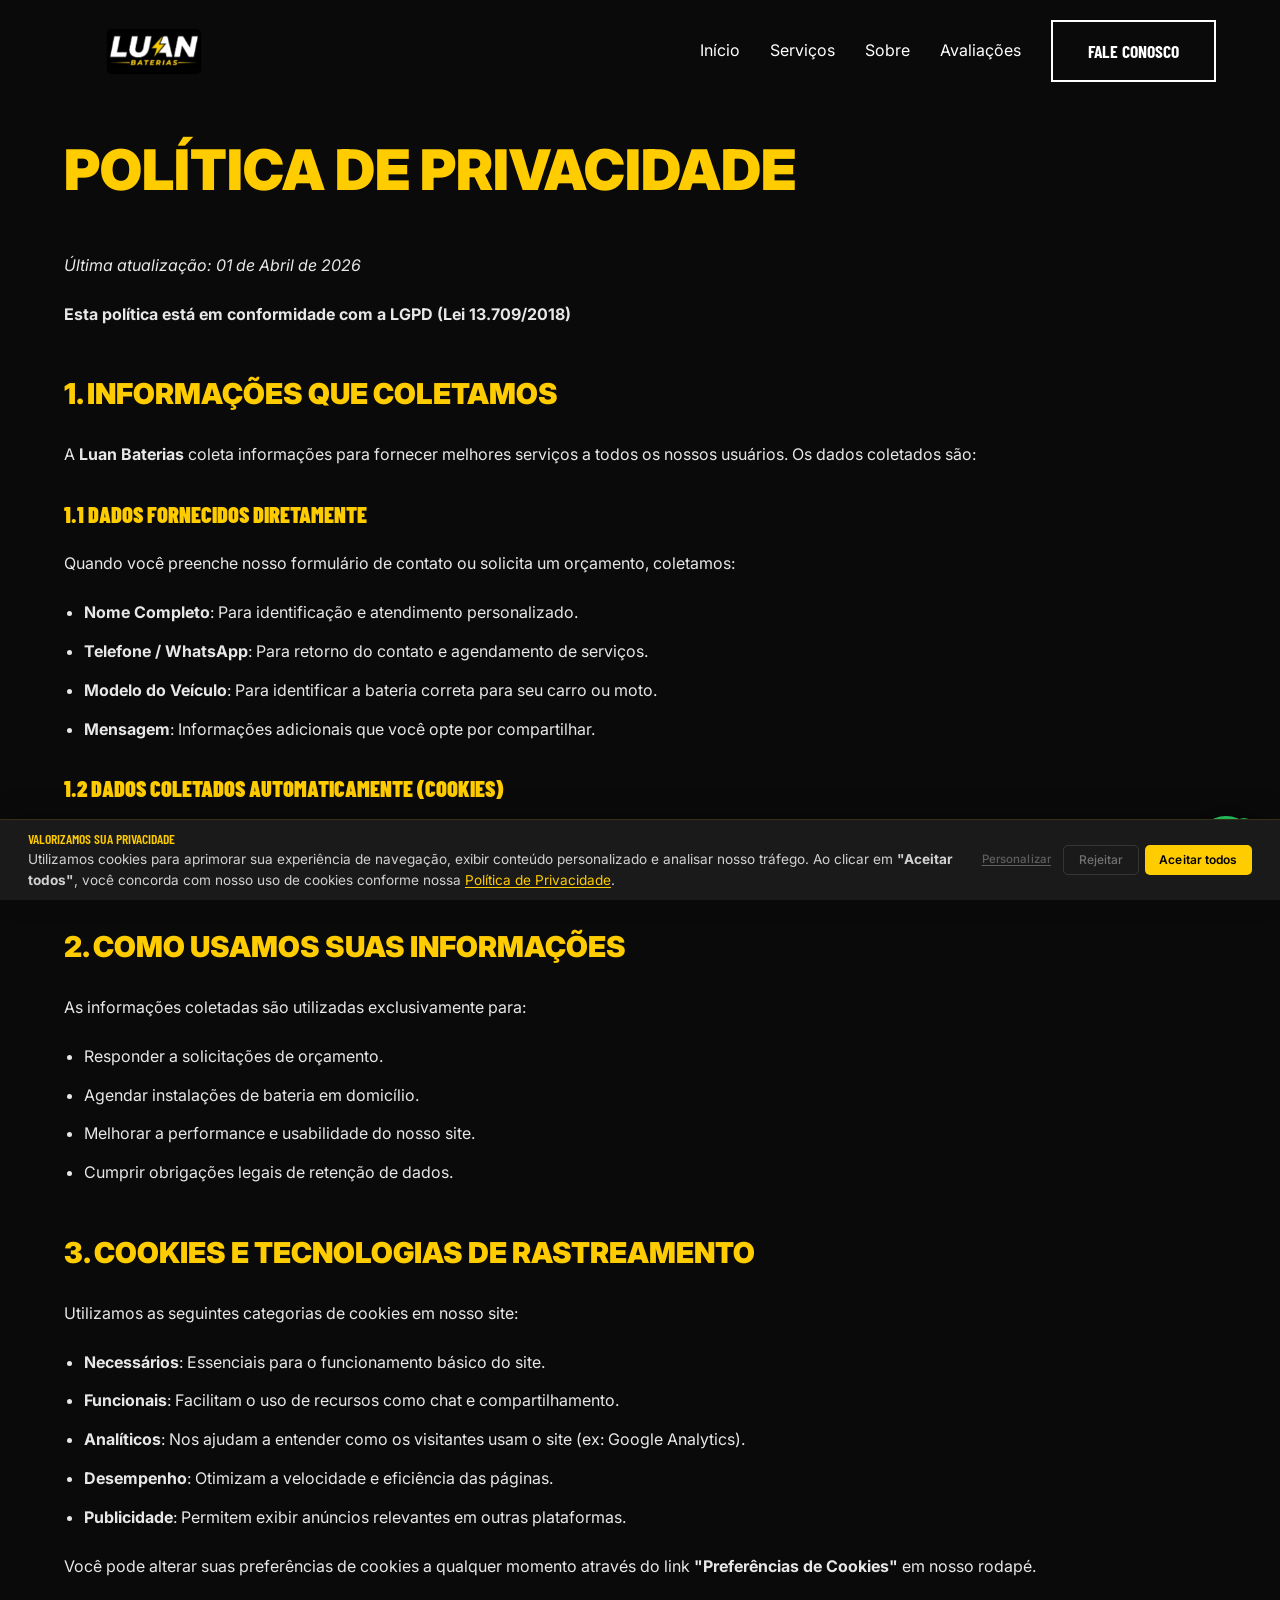
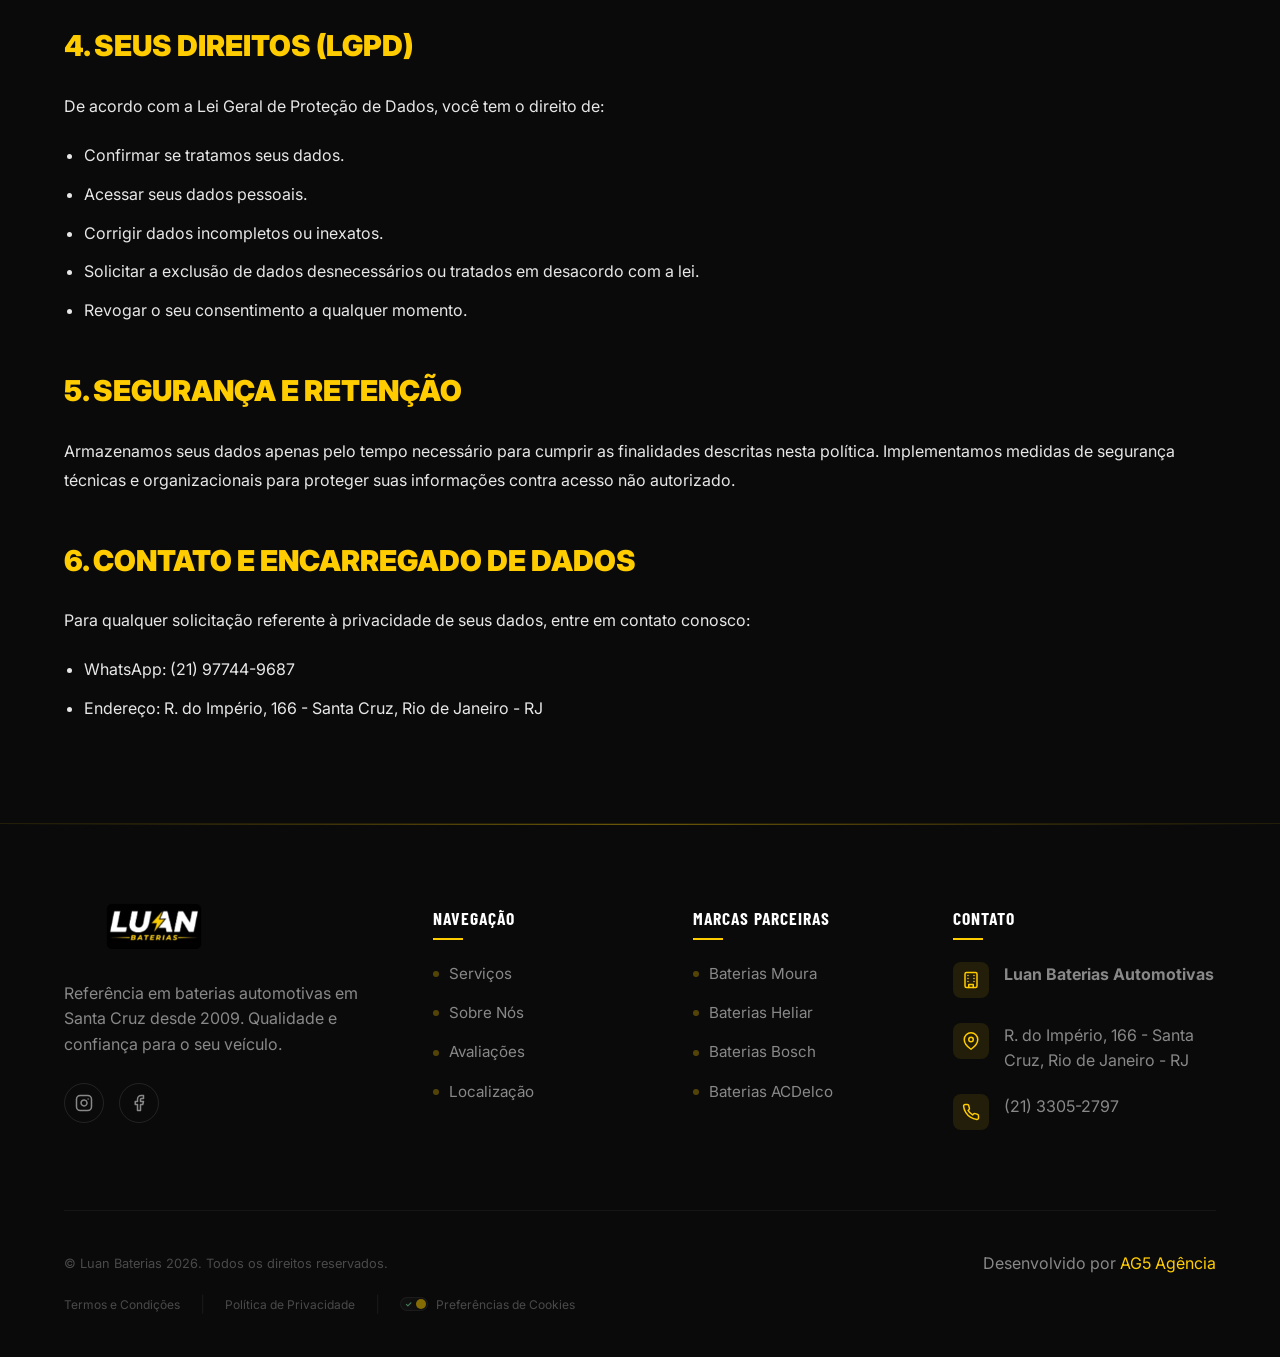
==== commit a7c9d494: "fix: ajustes" ====
--- a/politica-de-privacidade.html
+++ b/politica-de-privacidade.html
@@ -70,7 +70,7 @@
         <div class="container nav-container">
             <a href="index.html" class="logo">
                 <img src="assests/logo-luan-baterias-loja-de-baterias-santa-cruz-rj.webp" alt="Luan Baterias"
-                    class="logo-img">
+                    class="logo-img" width="180" height="45">
             </a>
             <ul class="nav-links">
                 <li><a href="index.html#hero">Início</a></li>
@@ -79,7 +79,7 @@
                 <li><a href="index.html#depoimentos">Avaliações</a></li>
                 <li><a href="index.html#contato" class="btn btn-outline">Fale Conosco</a></li>
             </ul>
-            <button class="mobile-menu-btn" aria-label="Abri Menu Lateral">
+            <button class="mobile-menu-btn" aria-label="Abrir Menu Lateral">
                 <span></span>
                 <span></span>
                 <span></span>
@@ -170,7 +170,7 @@
                 <div class="footer-col">
                     <a href="index.html" class="logo">
                         <img src="assests/logo-luan-baterias-loja-de-baterias-santa-cruz-rj.webp" alt="Luan Baterias"
-                            class="logo-img">
+                            class="logo-img" width="180" height="45">
                     </a>
                     <p class="mt-2">Referência em baterias automotivas em Santa Cruz desde 2009. Qualidade e confiança para o seu veículo.</p>
                     <div class="social-links">
--- a/style.css
+++ b/style.css
@@ -52,6 +52,8 @@
 img {
     max-width: 100%;
     display: block;
+    height: auto;
+    aspect-ratio: attr(width) / attr(height);
 }
 
 .container {
@@ -153,7 +155,8 @@
 
 .logo-img {
     height: 45px;
-    width: auto;
+    width: 180px;
+    aspect-ratio: 180 / 45;
     object-fit: contain;
 }
 
@@ -270,7 +273,7 @@
     line-height: 0.9;
     margin-bottom: 20px;
     opacity: 0;
-    transform: translateY(40px);
+    transform: translate3d(0, 40px, 0);
 }
 
 .hero-subtitle {
@@ -283,7 +286,7 @@
     color: var(--text-primary);
     line-height: 1.6;
     opacity: 0;
-    transform: translateY(40px);
+    transform: translate3d(0, 40px, 0);
 }
 
 .hero-ctas {
@@ -291,7 +294,7 @@
     flex-wrap: wrap;
     gap: 20px;
     opacity: 0;
-    transform: translateY(20px);
+    transform: translate3d(0, 20px, 0);
 }
 
 .hero-ctas .btn {
@@ -340,6 +343,9 @@
     font-weight: 900;
     font-size: 1.2rem;
     text-transform: uppercase;
+    min-height: 52px; /* Garante espaço reservado antes da renderização do texto */
+    display: flex;
+    align-items: center;
 }
 
 .ticker-track {
@@ -522,6 +528,7 @@
     border: 1px solid var(--border);
     margin-bottom: 25px;
     width: fit-content;
+    height: 60px; /* Altura reservada */
     animation: fadeIn 0.8s ease-out;
 }
 
@@ -559,6 +566,7 @@
 .marquee-testimonials {
     padding: 40px 0;
     background: var(--bg-secondary);
+    min-height: 300px; /* Evita colapso do layout */
 }
 
 .marquee-track {
@@ -603,6 +611,8 @@
     display: flex;
     flex-direction: column;
     gap: 20px;
+    content-visibility: auto;
+    contain-intrinsic-size: 1px 500px;
 }
 
 .faq-item {
@@ -702,6 +712,8 @@
 .location-map {
     height: 450px;
     filter: grayscale(1) invert(0.9);
+    content-visibility: auto;
+    contain-intrinsic-size: 1px 450px;
 }
 
 /* Contact Form */
@@ -1047,13 +1059,14 @@
 
 .reveal {
     opacity: 0;
-    transform: translateY(30px);
-    transition: 0.8s cubic-bezier(0.16, 1, 0.3, 1);
+    transform: translate3d(0, 30px, 0); /* Aceleração por hardware */
+    transition: all 0.8s cubic-bezier(0.16, 1, 0.3, 1);
+    will-change: transform, opacity;
 }
 
 .reveal.active {
     opacity: 1;
-    transform: translateY(0);
+    transform: translate3d(0, 0, 0);
 }
 
 .animate-on-load.active {
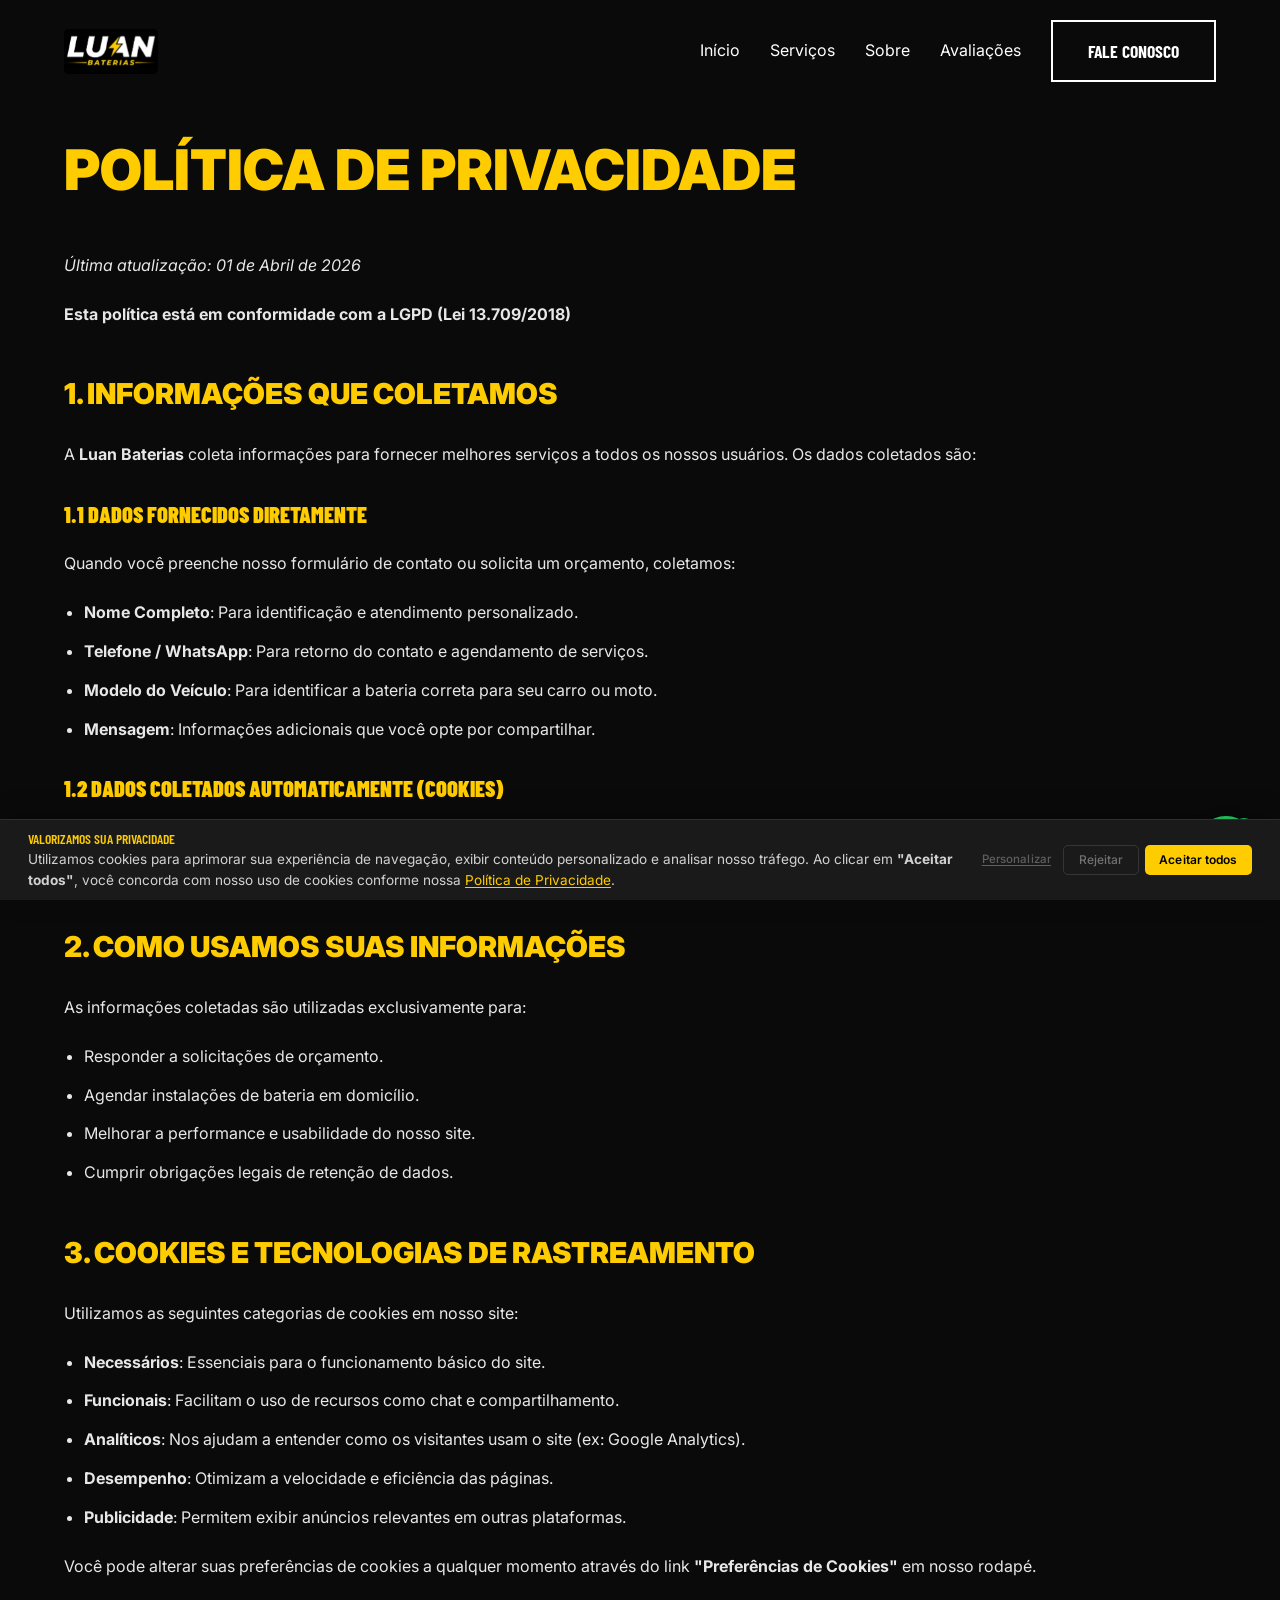
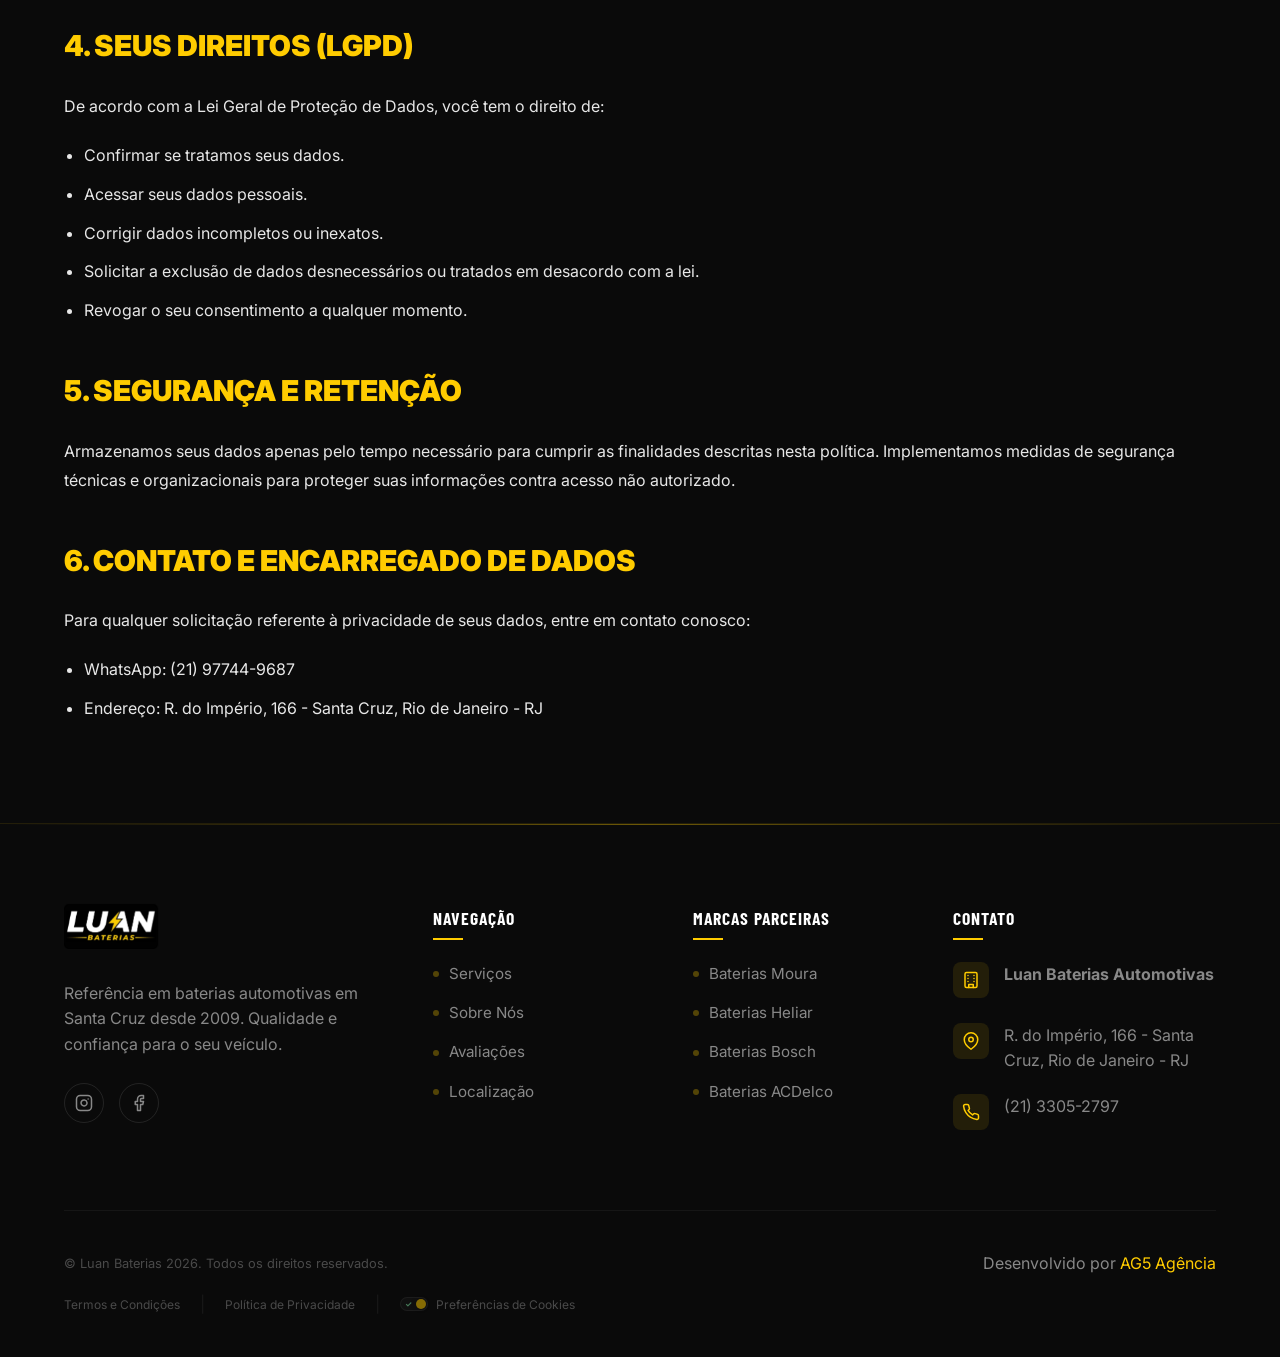
==== commit 58084fb9: "fix: ajustes" ====
--- a/politica-de-privacidade.html
+++ b/politica-de-privacidade.html
@@ -70,7 +70,7 @@
         <div class="container nav-container">
             <a href="index.html" class="logo">
                 <img src="assests/logo-luan-baterias-loja-de-baterias-santa-cruz-rj.webp" alt="Luan Baterias"
-                    class="logo-img" width="180" height="45">
+                    class="logo-img">
             </a>
             <ul class="nav-links">
                 <li><a href="index.html#hero">Início</a></li>
@@ -79,7 +79,7 @@
                 <li><a href="index.html#depoimentos">Avaliações</a></li>
                 <li><a href="index.html#contato" class="btn btn-outline">Fale Conosco</a></li>
             </ul>
-            <button class="mobile-menu-btn" aria-label="Abrir Menu Lateral">
+            <button class="mobile-menu-btn" aria-label="Abri Menu Lateral">
                 <span></span>
                 <span></span>
                 <span></span>
@@ -170,7 +170,7 @@
                 <div class="footer-col">
                     <a href="index.html" class="logo">
                         <img src="assests/logo-luan-baterias-loja-de-baterias-santa-cruz-rj.webp" alt="Luan Baterias"
-                            class="logo-img" width="180" height="45">
+                            class="logo-img">
                     </a>
                     <p class="mt-2">Referência em baterias automotivas em Santa Cruz desde 2009. Qualidade e confiança para o seu veículo.</p>
                     <div class="social-links">
--- a/style.css
+++ b/style.css
@@ -52,8 +52,6 @@
 img {
     max-width: 100%;
     display: block;
-    height: auto;
-    aspect-ratio: attr(width) / attr(height);
 }
 
 .container {
@@ -155,8 +153,7 @@
 
 .logo-img {
     height: 45px;
-    width: 180px;
-    aspect-ratio: 180 / 45;
+    width: auto;
     object-fit: contain;
 }
 
@@ -273,7 +270,7 @@
     line-height: 0.9;
     margin-bottom: 20px;
     opacity: 0;
-    transform: translate3d(0, 40px, 0);
+    transform: translateY(40px);
 }
 
 .hero-subtitle {
@@ -286,7 +283,7 @@
     color: var(--text-primary);
     line-height: 1.6;
     opacity: 0;
-    transform: translate3d(0, 40px, 0);
+    transform: translateY(40px);
 }
 
 .hero-ctas {
@@ -294,7 +291,7 @@
     flex-wrap: wrap;
     gap: 20px;
     opacity: 0;
-    transform: translate3d(0, 20px, 0);
+    transform: translateY(20px);
 }
 
 .hero-ctas .btn {
@@ -343,9 +340,6 @@
     font-weight: 900;
     font-size: 1.2rem;
     text-transform: uppercase;
-    min-height: 52px; /* Garante espaço reservado antes da renderização do texto */
-    display: flex;
-    align-items: center;
 }
 
 .ticker-track {
@@ -528,7 +522,6 @@
     border: 1px solid var(--border);
     margin-bottom: 25px;
     width: fit-content;
-    height: 60px; /* Altura reservada */
     animation: fadeIn 0.8s ease-out;
 }
 
@@ -566,7 +559,6 @@
 .marquee-testimonials {
     padding: 40px 0;
     background: var(--bg-secondary);
-    min-height: 300px; /* Evita colapso do layout */
 }
 
 .marquee-track {
@@ -611,8 +603,6 @@
     display: flex;
     flex-direction: column;
     gap: 20px;
-    content-visibility: auto;
-    contain-intrinsic-size: 1px 500px;
 }
 
 .faq-item {
@@ -712,8 +702,6 @@
 .location-map {
     height: 450px;
     filter: grayscale(1) invert(0.9);
-    content-visibility: auto;
-    contain-intrinsic-size: 1px 450px;
 }
 
 /* Contact Form */
@@ -1059,14 +1047,13 @@
 
 .reveal {
     opacity: 0;
-    transform: translate3d(0, 30px, 0); /* Aceleração por hardware */
-    transition: all 0.8s cubic-bezier(0.16, 1, 0.3, 1);
-    will-change: transform, opacity;
+    transform: translateY(30px);
+    transition: 0.8s cubic-bezier(0.16, 1, 0.3, 1);
 }
 
 .reveal.active {
     opacity: 1;
-    transform: translate3d(0, 0, 0);
+    transform: translateY(0);
 }
 
 .animate-on-load.active {
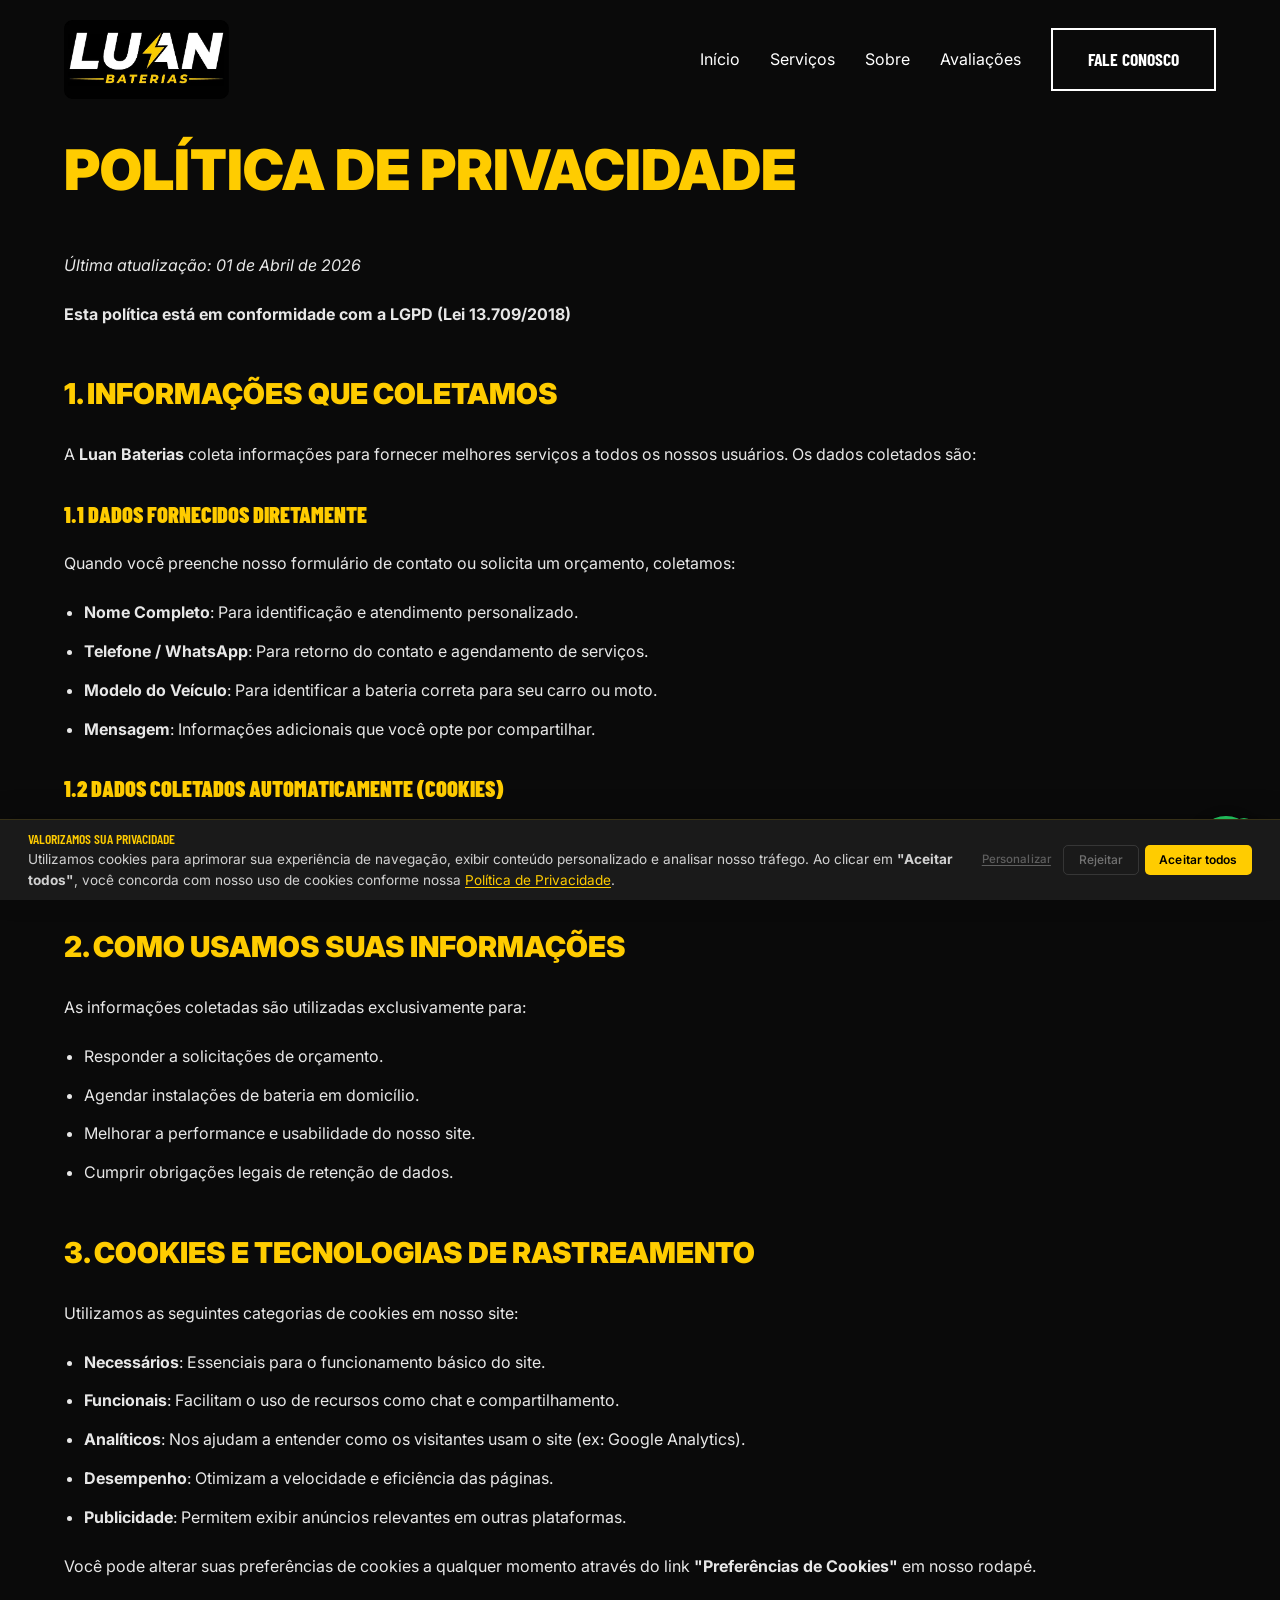
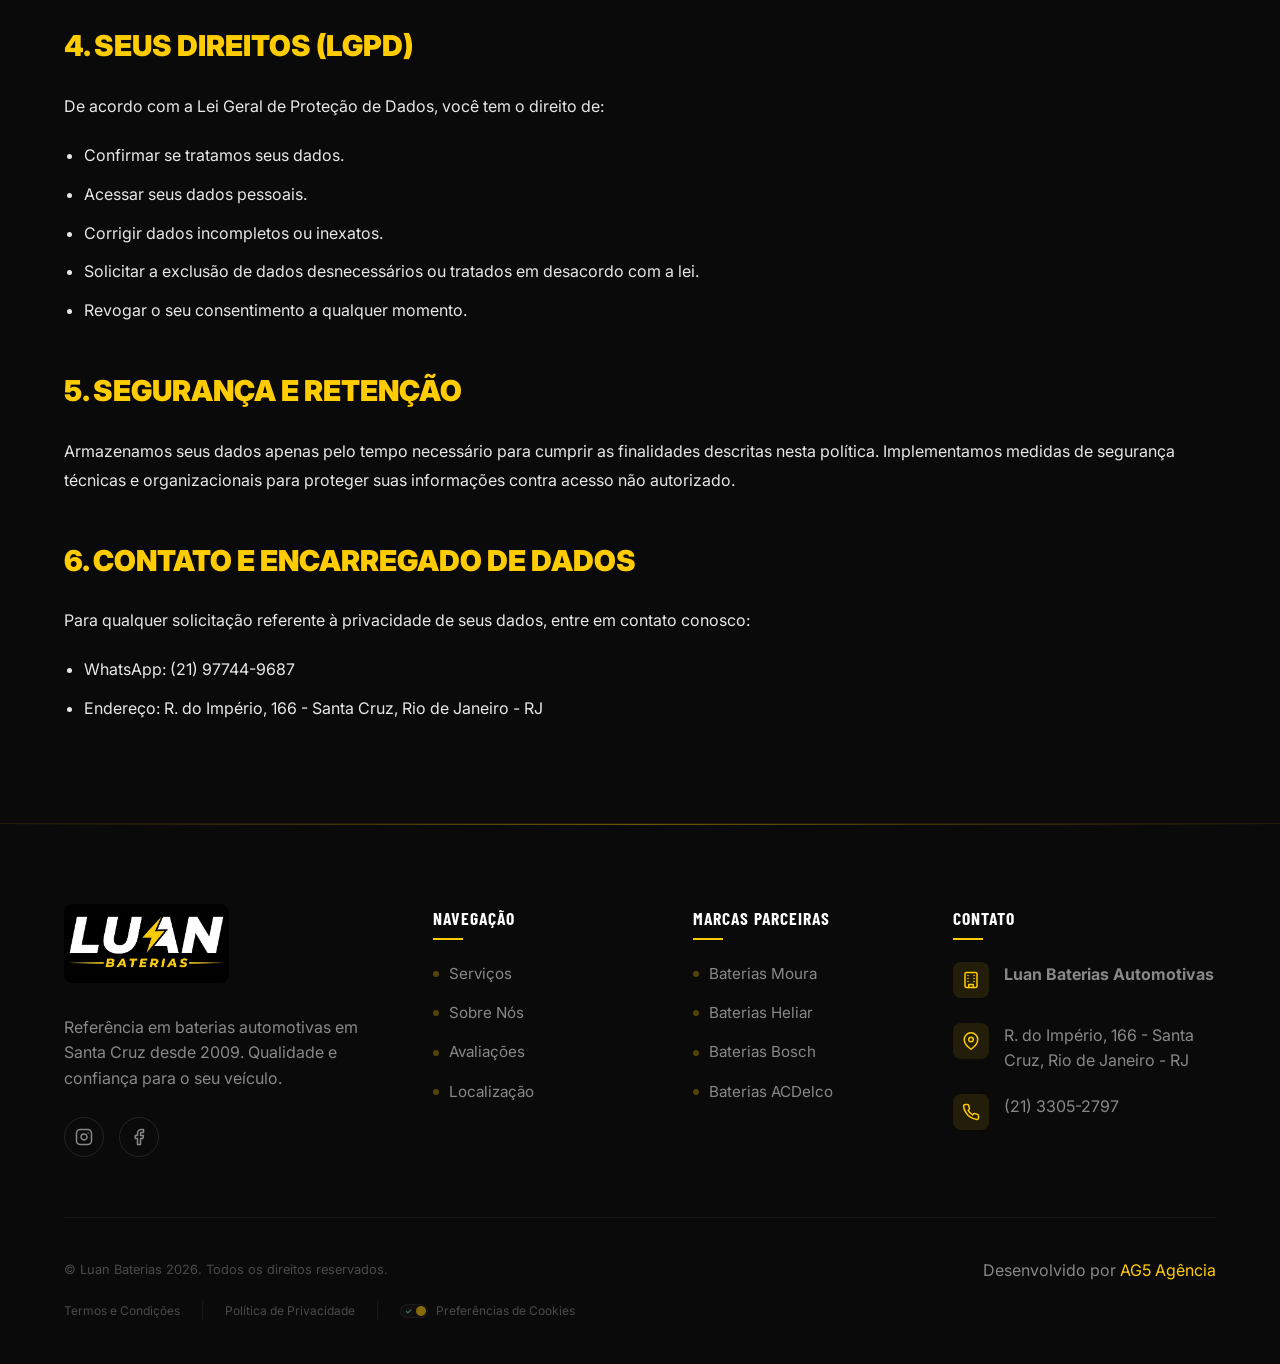
==== commit b9ff3498: "fix: TAG Google" ====
--- a/politica-de-privacidade.html
+++ b/politica-de-privacidade.html
@@ -3,6 +3,14 @@
 <head>
     <meta charset="UTF-8">
     <meta name="viewport" content="width=device-width, initial-scale=1.0">
+    
+    <!-- Google Tag Manager -->
+    <script>(function(w,d,s,l,i){w[l]=w[l]||[];w[l].push({'gtm.start':
+    new Date().getTime(),event:'gtm.js'});var f=d.getElementsByTagName(s)[0],
+    j=d.createElement(s),dl=l!='dataLayer'?'&l='+l:'';j.async=true;j.src=
+    'https://www.googletagmanager.com/gtm.js?id='+i+dl;f.parentNode.insertBefore(j,f);
+    })(window,document,'script','dataLayer','GTM-P4M5PRZR');</script>
+    <!-- End Google Tag Manager -->
     <title>Política de Privacidade - Luan Baterias</title>
     
     <!-- SEO & Metadados AG5 -->
@@ -66,6 +74,10 @@
     </style>
 </head>
 <body>
+    <!-- Google Tag Manager (noscript) -->
+    <noscript><iframe src="https://www.googletagmanager.com/ns.html?id=GTM-P4M5PRZR"
+    height="0" width="0" style="display:none;visibility:hidden"></iframe></noscript>
+    <!-- End Google Tag Manager (noscript) -->
     <nav id="navbar" class="navbar scrolled">
         <div class="container nav-container">
             <a href="index.html" class="logo">
--- a/style.css
+++ b/style.css
@@ -12,6 +12,33 @@
     --transition: 0.3s cubic-bezier(0.16, 1, 0.3, 1);
 }
 
+/* Animações Simplificadas */
+@keyframes animTicker {
+    0% { transform: translateX(0); }
+    100% { transform: translateX(-50%); }
+}
+
+@keyframes animBrands {
+    0% { transform: translateX(0); }
+    100% { transform: translateX(-50%); }
+}
+
+@keyframes animReviews {
+    0% { transform: translateX(0); }
+    100% { transform: translateX(-50%); }
+}
+
+@keyframes boltPulse {
+    0% { transform: translateY(-50%) scale(1); opacity: 0.05; }
+    50% { transform: translateY(-50%) scale(1.08); opacity: 0.1; }
+    100% { transform: translateY(-50%) scale(1); opacity: 0.05; }
+}
+
+@keyframes fadeIn {
+    0% { opacity: 0; }
+    100% { opacity: 1; }
+}
+
 * {
     margin: 0;
     padding: 0;
@@ -147,12 +174,12 @@
 .logo {
     display: flex;
     align-items: center;
-    opacity: 0;
-    animation: fadeIn 0.6s ease-out forwards;
+    /* PageSpeed: removida animação inicial que causava CLS */
+    opacity: 1;
 }
 
 .logo-img {
-    height: 45px;
+    height: 79px; /* PageSpeed: coincide com HTML */
     width: auto;
     object-fit: contain;
 }
@@ -270,7 +297,8 @@
     line-height: 0.9;
     margin-bottom: 20px;
     opacity: 0;
-    transform: translateY(40px);
+    transform: translateY(10px); /* PageSpeed: reduzido de 40px para diminuir CLS */
+    will-change: transform, opacity;
 }
 
 .hero-subtitle {
@@ -283,7 +311,8 @@
     color: var(--text-primary);
     line-height: 1.6;
     opacity: 0;
-    transform: translateY(40px);
+    transform: translateY(10px); /* PageSpeed: reduzido de 40px para diminuir CLS */
+    will-change: transform, opacity;
 }
 
 .hero-ctas {
@@ -340,12 +369,20 @@
     font-weight: 900;
     font-size: 1.2rem;
     text-transform: uppercase;
+    min-height: 58px; /* PageSpeed: reserva espaço */
 }
 
 .ticker-track {
-    display: flex;
-    width: max-content;
-    animation: ticker 40s linear infinite;
+    display: flex !important;
+    flex-direction: row !important;
+    width: max-content !important;
+    animation: animTicker 30s linear infinite;
+}
+
+.ticker-track span {
+    flex-shrink: 0;
+    padding-right: 50px;
+    display: inline-block;
 }
 
 /* Split Layout */
@@ -388,7 +425,7 @@
 
 .impact-image img {
     width: 100%;
-    height: 500px;
+    height: 450px; /* PageSpeed: coincide com displays-as */
     object-fit: cover;
     border-left: 5px solid var(--accent);
 }
@@ -470,6 +507,7 @@
 .gallery-item img {
     width: 100%;
     height: 100%;
+    aspect-ratio: 1 / 1; /* PageSpeed: reserva espaço no mobile */
     object-fit: cover;
     transition: 0.6s ease;
 }
@@ -562,13 +600,11 @@
 }
 
 .marquee-track {
-    display: flex;
-    gap: 30px;
-    animation: marquee 30s linear infinite;
-}
-
-.marquee-testimonials:hover .marquee-track {
-    animation-play-state: paused;
+    display: flex !important;
+    flex-direction: row !important;
+    gap: 30px !important;
+    animation: animReviews 35s linear infinite;
+    width: max-content !important;
 }
 
 .testimonial-card {
@@ -576,6 +612,7 @@
     background: var(--bg-primary);
     padding: 30px;
     border: 1px solid var(--border);
+    flex-shrink: 0;
 }
 
 .stars {
@@ -1024,26 +1061,7 @@
 }
 
 /* Animations */
-@keyframes fadeIn {
-    from { opacity: 0; }
-    to { opacity: 1; }
-}
-
-@keyframes boltPulse {
-    0% { transform: translateY(-50%) scale(1); opacity: 0.05; }
-    50% { transform: translateY(-50%) scale(1.08); opacity: 0.1; }
-    100% { transform: translateY(-50%) scale(1); opacity: 0.05; }
-}
-
-@keyframes ticker {
-    from { transform: translateX(0); }
-    to { transform: translateX(-50%); }
-}
-
-@keyframes marquee {
-    from { transform: translateX(0); }
-    to { transform: translateX(-50%); }
-}
+/* Animation Reset */
 
 .reveal {
     opacity: 0;
@@ -1074,14 +1092,11 @@
 }
 
 .carousel-track {
-    display: flex;
-    gap: 30px;
-    animation: marqueeBrands 40s linear infinite;
-    width: max-content;
-}
-
-.carousel-track:hover {
-    animation-play-state: paused;
+    display: flex !important;
+    flex-direction: row !important;
+    gap: 30px !important;
+    animation: animBrands 40s linear infinite;
+    width: max-content !important;
 }
 
 .battery-card {
@@ -1094,6 +1109,7 @@
     justify-content: center;
     min-width: 320px;
     height: 240px;
+    flex-shrink: 0;
     transition: var(--transition);
     position: relative;
     overflow: hidden;
@@ -1142,10 +1158,7 @@
     color: var(--accent);
 }
 
-@keyframes marqueeBrands {
-    from { transform: translateX(0); }
-    to { transform: translateX(-50%); }
-}
+/* Mobile definitions */
 
 /* Mobile */
 @media (max-width: 992px) {
@@ -1430,33 +1443,4 @@
 }
 
 /* PageSpeed/Accessibility fix: respeitar preferência do usuário por menos movimento */
-@media (prefers-reduced-motion: reduce) {
-    *,
-    *::before,
-    *::after {
-        animation-duration: 0.01ms !important;
-        animation-iteration-count: 1 !important;
-        transition-duration: 0.01ms !important;
-    }
-
-    .ticker-track,
-    .carousel-track,
-    .marquee-track {
-        animation: none !important;
-    }
-
-    .logo {
-        opacity: 1 !important;
-        animation: none !important;
-    }
-
-    .animate-on-load {
-        opacity: 1 !important;
-        transform: none !important;
-    }
-
-    .reveal {
-        opacity: 1 !important;
-        transform: none !important;
-    }
-}
+/* Removed prefers-reduced-motion block for diagnostic */
